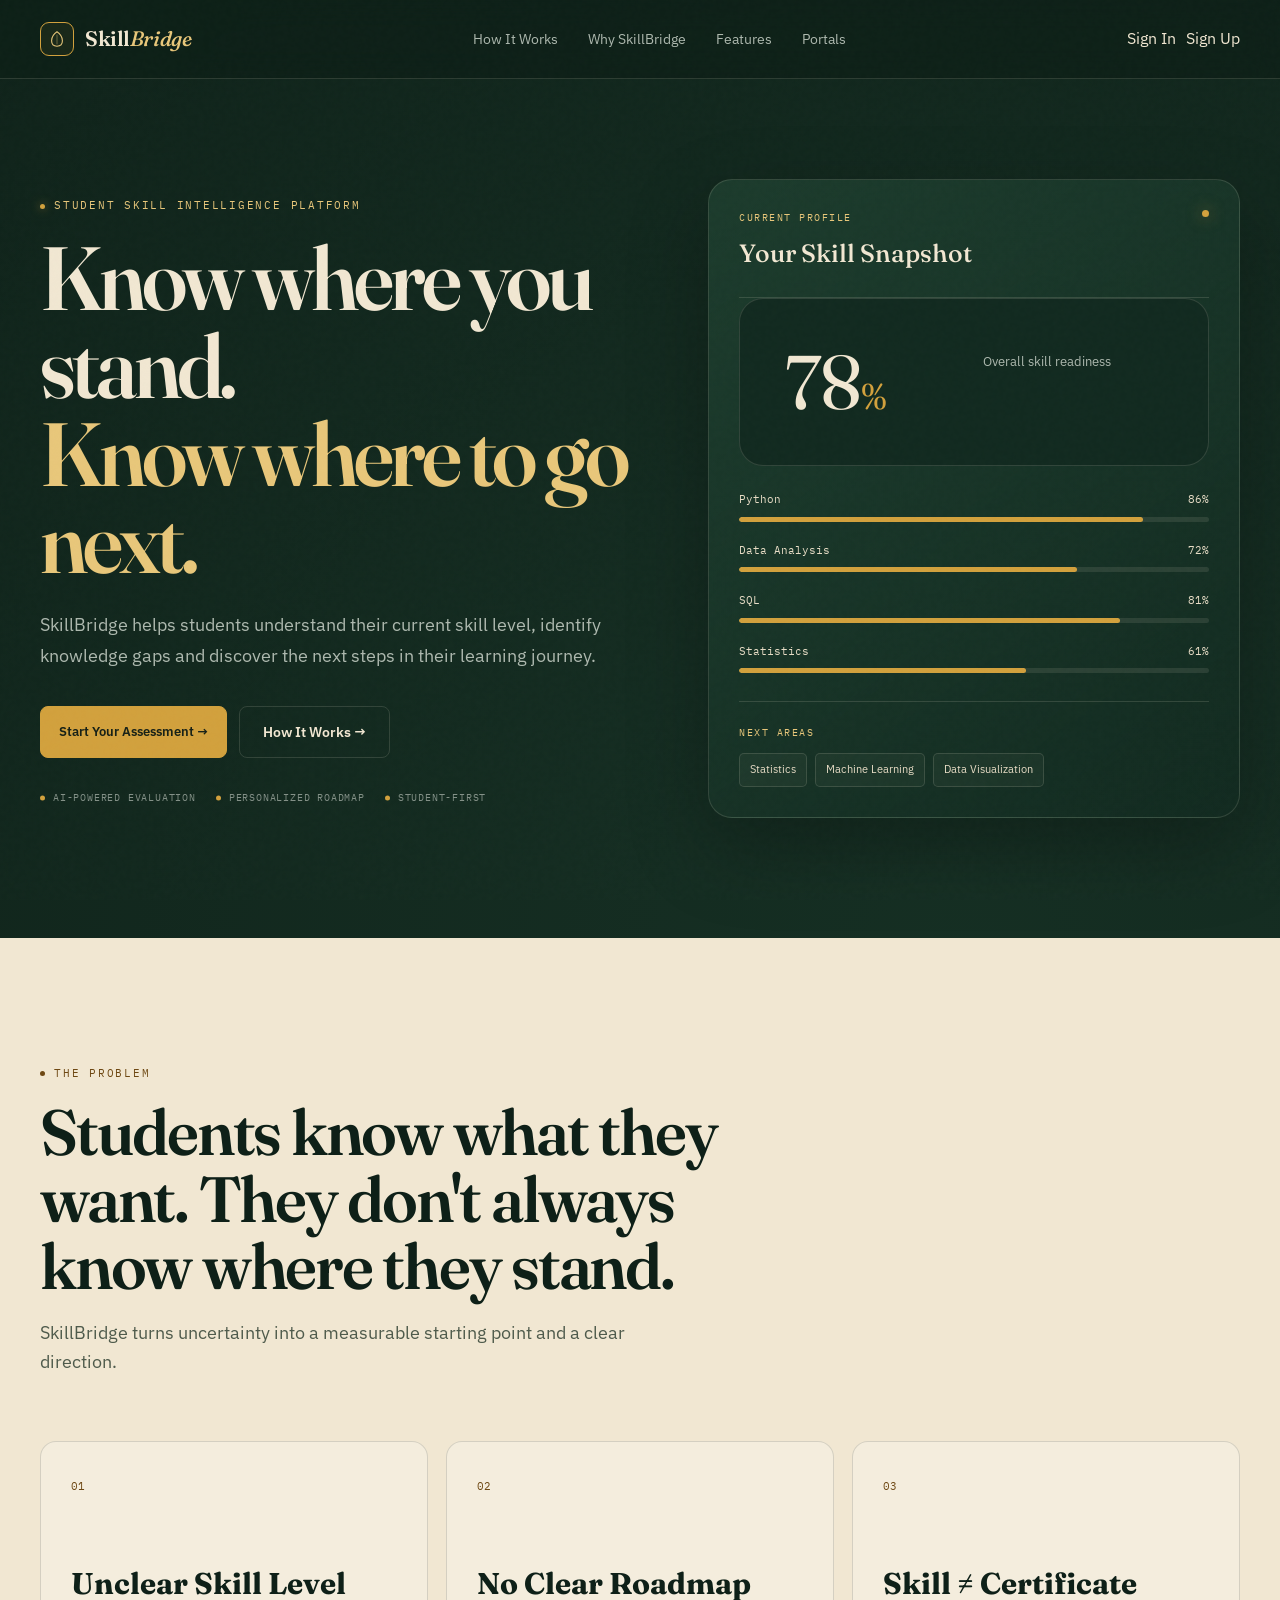
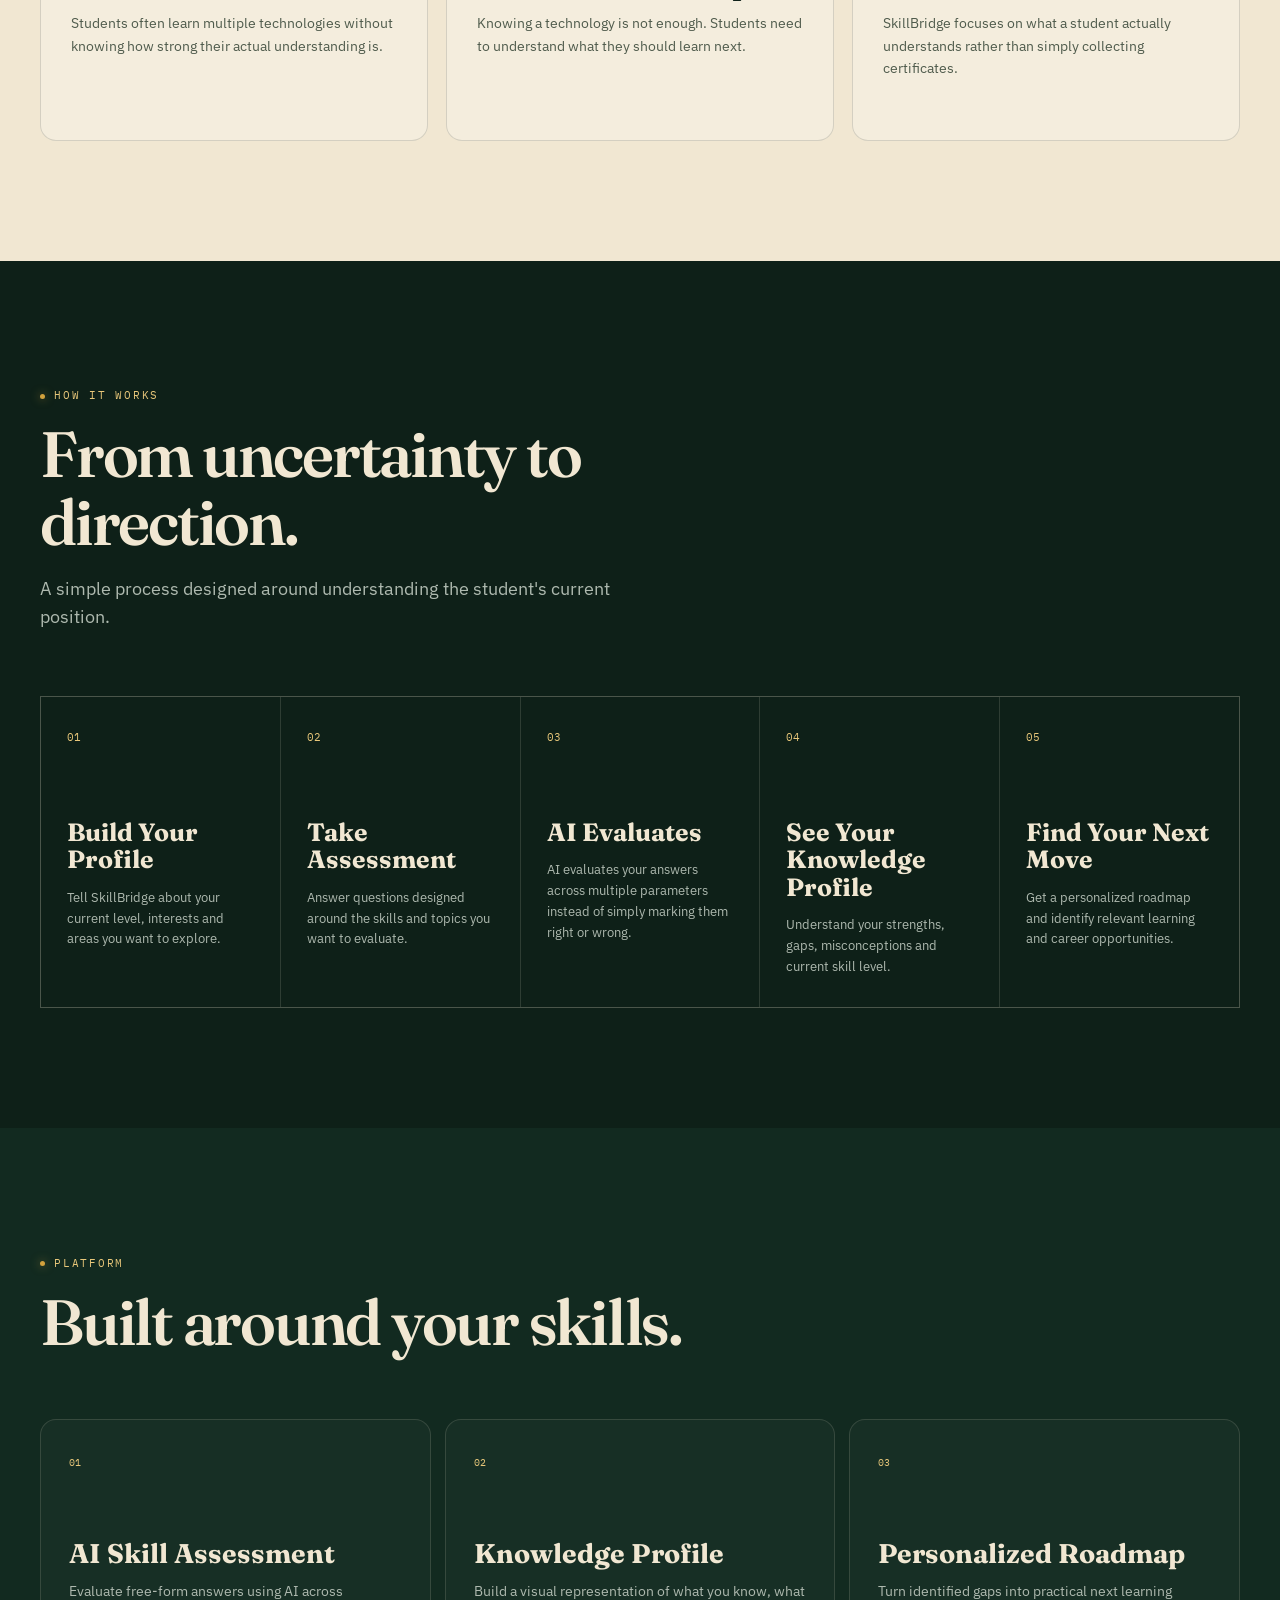
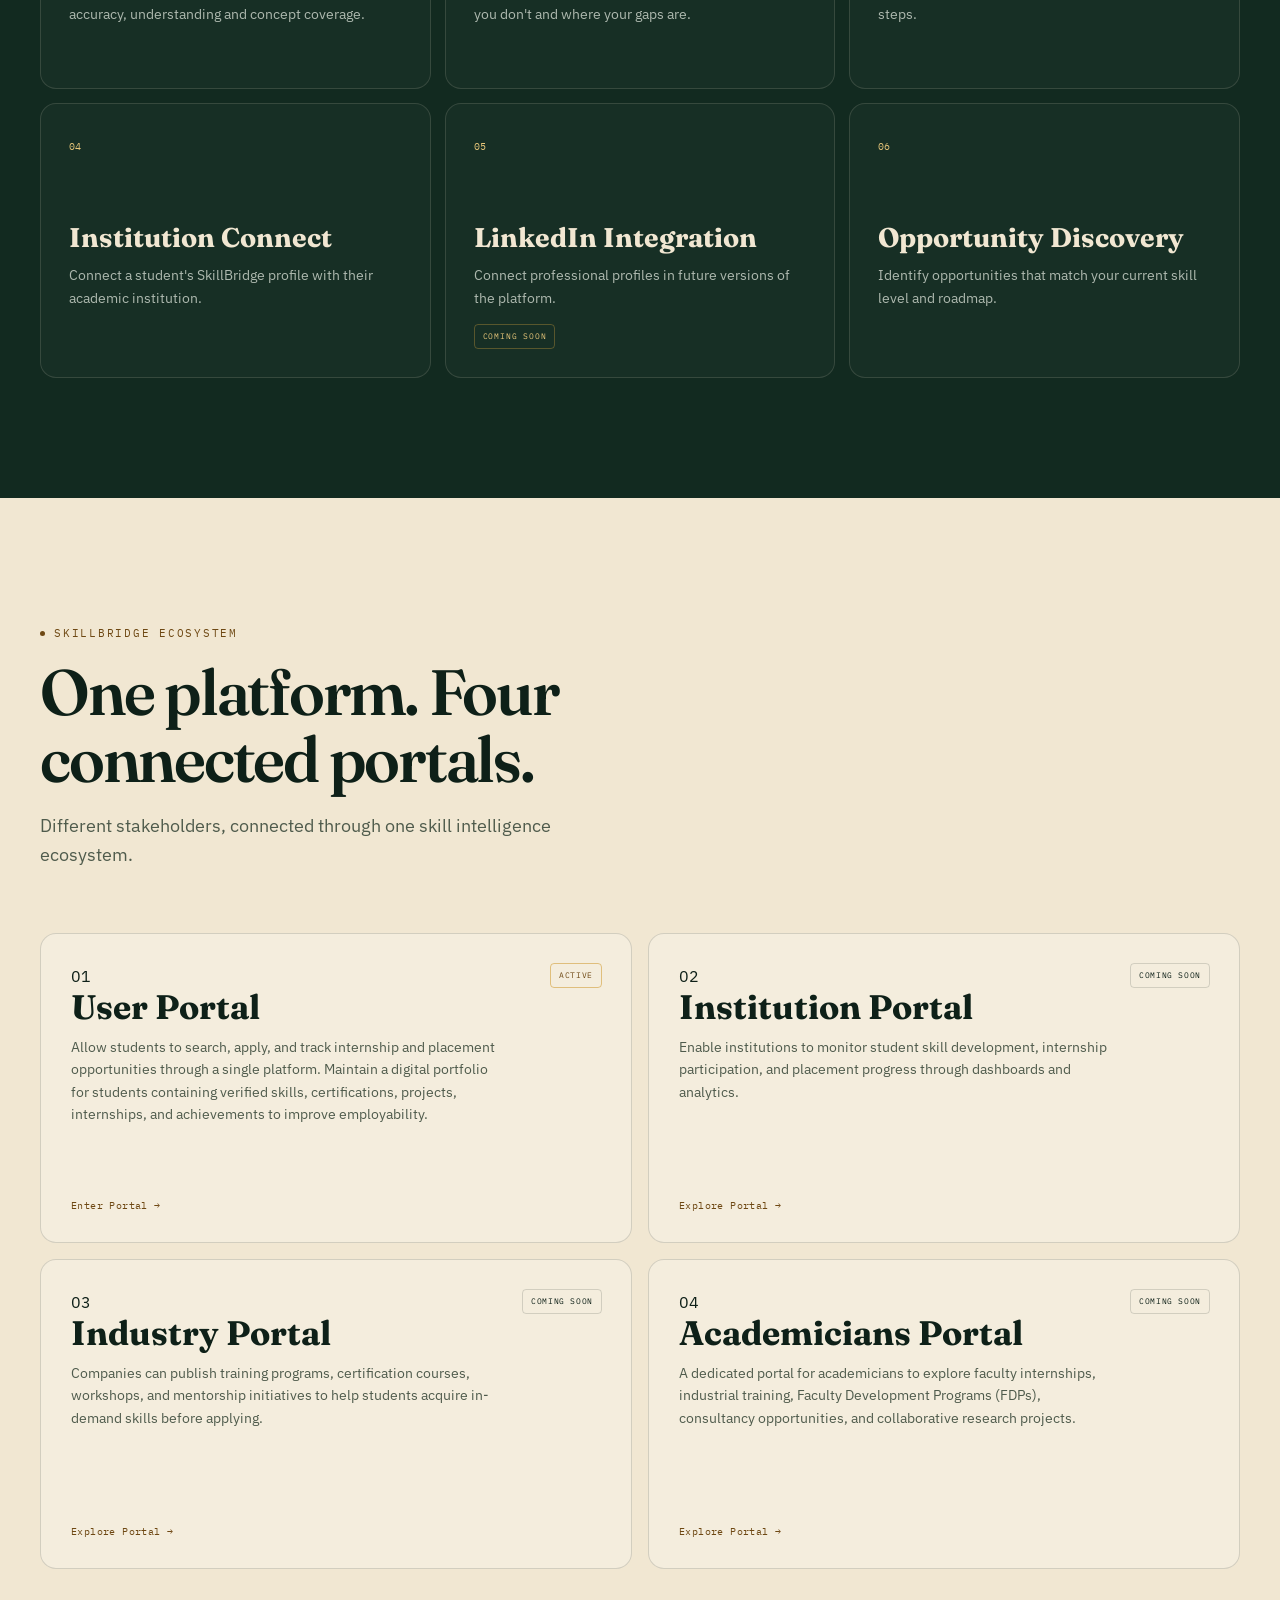
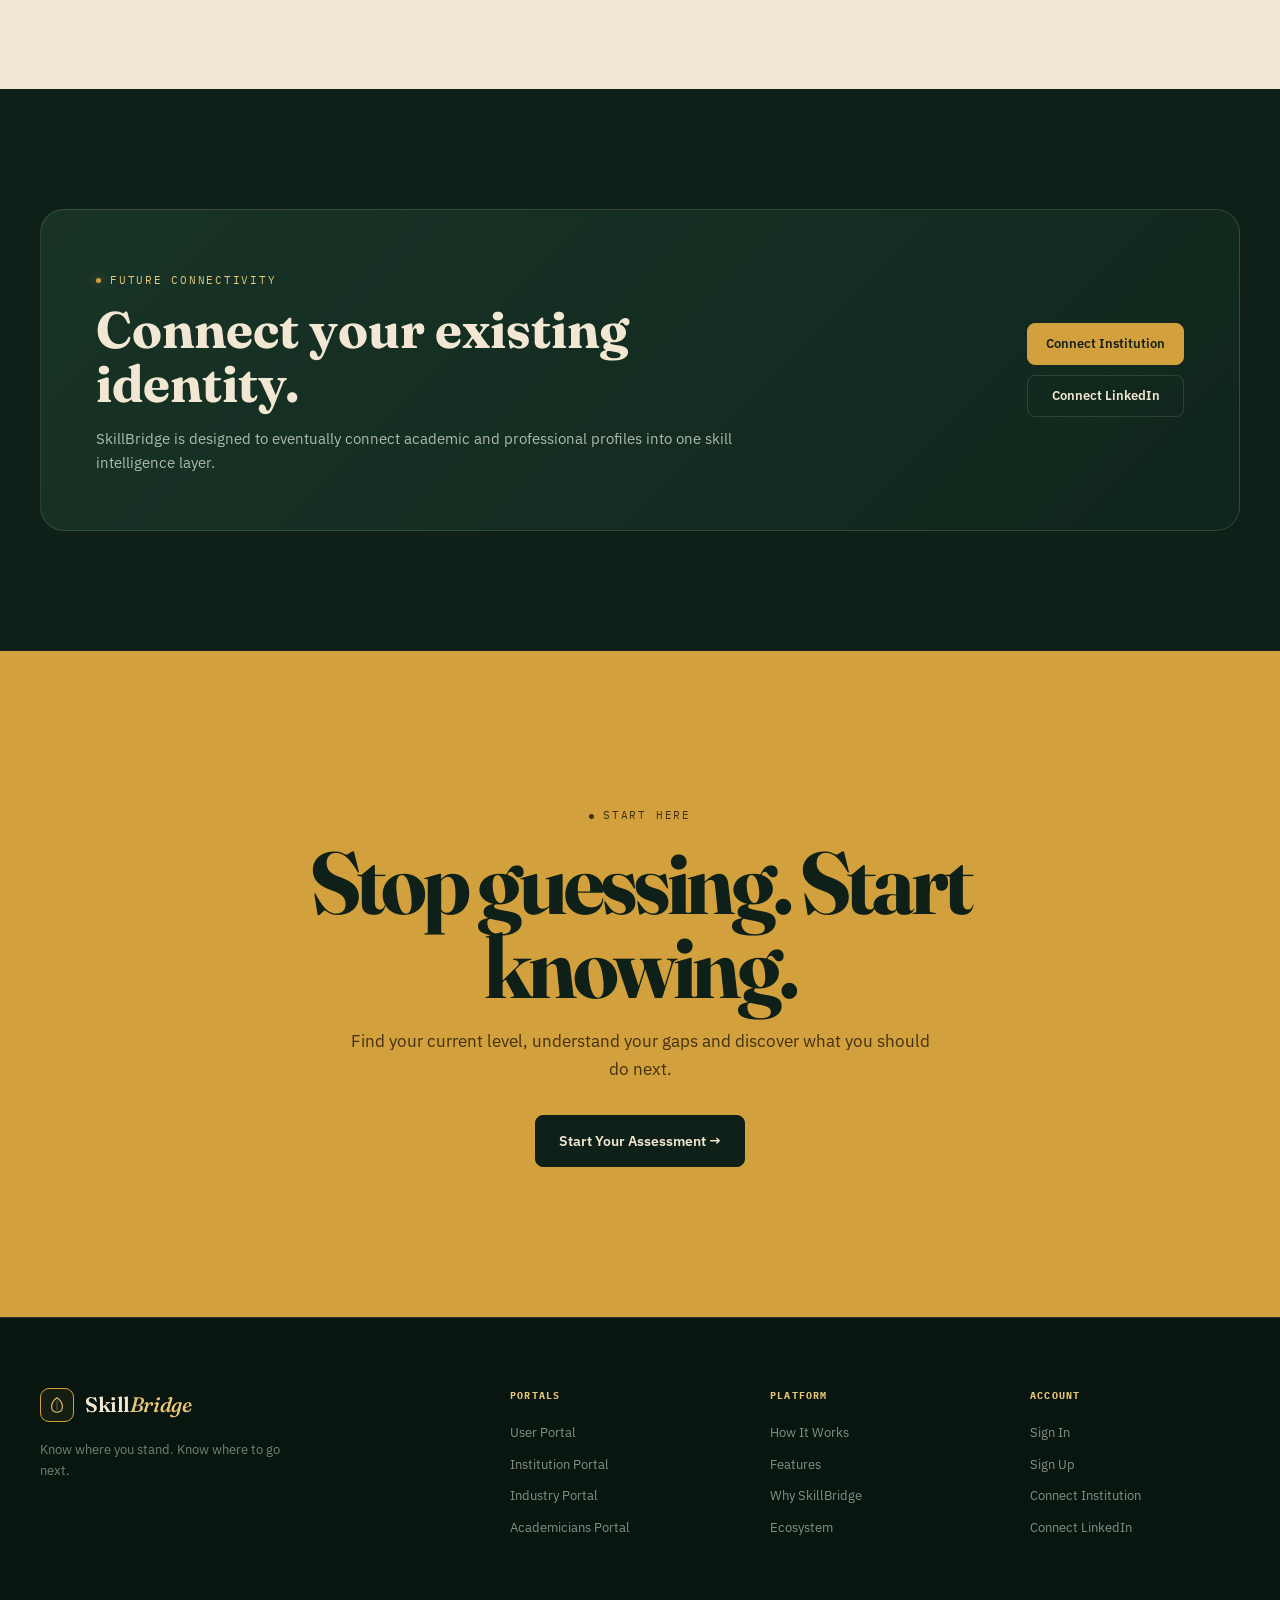
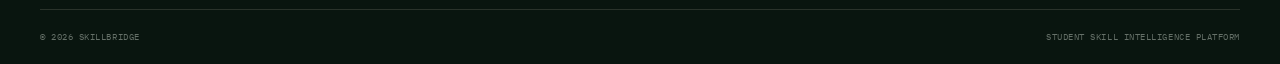
==== index.html @ c2c3c1d0 "first commit" ====
<!DOCTYPE html>
<html lang="en">

<head>
    <meta charset="UTF-8">
    <meta name="viewport" content="width=device-width, initial-scale=1.0">

    <title>SkillBridge — Know Where You Stand</title>

    <!-- Favicon -->
    <link rel="icon" type="image/svg+xml"
        href="data:image/svg+xml,%3Csvg xmlns='http://www.w3.org/2000/svg' viewBox='0 0 40 40'%3E%3Crect width='40' height='40' rx='9' fill='%230E2018'/%3E%3Cpath d='M20 6C20 6 10 13 10 23C10 29.6 14.6 33 20 33C25.4 33 30 29.6 30 23C30 13 20 6 20 6Z' fill='none' stroke='%23D2A13D' stroke-width='2'/%3E%3Cpath d='M20 11V31' stroke='%238FAE84' stroke-width='1.4' stroke-opacity='0.7'/%3E%3C/svg%3E">

    <!-- Google Fonts -->
    <link rel="preconnect" href="https://fonts.googleapis.com">
    <link rel="preconnect" href="https://fonts.gstatic.com" crossorigin>

    <link
        href="https://fonts.googleapis.com/css2?family=Fraunces:opsz,wght@9..144,500;9..144,600;9..144,700&family=IBM+Plex+Mono:wght@400;500&family=IBM+Plex+Sans:wght@400;500;600;700&display=swap"
        rel="stylesheet">

    <!-- Main CSS -->
    <link rel="stylesheet" href="style.css">
</head>


<body>

    <!-- =====================================================
         BACKGROUND
    ====================================================== -->

    <div class="noise"></div>


    <!-- =====================================================
         NAVIGATION
    ====================================================== -->

    <header class="navbar">

        <div class="nav-container">

            <!-- Brand -->
            <a href="index.html" class="brand">

                <span class="brand-mark">
                    <svg viewBox="0 0 40 40" fill="none" xmlns="http://www.w3.org/2000/svg" aria-hidden="true">
                        <path d="M20 4C20 4 8 12 8 24C8 31.7 13.4 36 20 36C26.6 36 32 31.7 32 24C32 12 20 4 20 4Z"
                            stroke="currentColor" stroke-width="2.4" />
                        <path d="M20 10V32" stroke="currentColor" stroke-width="1.6" stroke-opacity="0.55" />
                    </svg>
                </span>

                <span class="brand-name">
                    Skill<em>Bridge</em>
                </span>

            </a>


            <!-- Navigation Links -->
            <nav class="nav-links">

                <a href="#how-it-works">
                    How It Works
                </a>

                <a href="#why-skillbridge">
                    Why SkillBridge
                </a>

                <a href="#features">
                    Features
                </a>

                <a href="#portals">
                    Portals
                </a>

            </nav>


            <!-- Account Buttons -->
            <div class="nav-actions">

                <a href="profile.html" class="nav-link">
                    Sign In
                </a>

                <a href="profile.html" class="nav-link">
                    Sign Up
                </a>

            </div>

        </div>

    </header>



    <main>


        <!-- =====================================================
             HERO SECTION
        ====================================================== -->

        <section class="hero">

            <div class="hero-container">


                <!-- Hero Text -->

                <div class="hero-content">

                    <div class="eyebrow">
                        STUDENT SKILL INTELLIGENCE PLATFORM
                    </div>


                    <h1>
                        Know where you stand.
                        <span>Know where to go next.</span>
                    </h1>


                    <p class="hero-description">

                        SkillBridge helps students understand their current
                        skill level, identify knowledge gaps and discover
                        the next steps in their learning journey.

                    </p>


                    <!-- Hero Buttons -->

                    <div class="hero-actions">

                        <a href="profile.html" class="btn btn-primary">
                            Start Your Assessment →
                        </a>

                        <a href="#how-it-works" class="btn btn-outline btn-large">
                            How It Works →
                        </a>

                    </div>


                    <!-- Hero Meta -->

                    <div class="hero-meta">

                        <span>
                            AI-powered evaluation
                        </span>

                        <span>
                            Personalized roadmap
                        </span>

                        <span>
                            Student-first
                        </span>

                    </div>

                </div>



                <!-- Hero Visual / Mock Dashboard -->

                <div class="hero-visual">

                    <div class="profile-card">

                        <div class="profile-header">

                            <div>

                                <span class="card-label">
                                    CURRENT PROFILE
                                </span>

                                <h3>
                                    Your Skill Snapshot
                                </h3>

                            </div>

                            <span class="status-dot"></span>

                        </div>


                        <!-- Overall Score -->

                        <div class="score-section">

                            <div class="score-number">
                                78<span>%</span>
                            </div>

                            <div class="score-description">
                                Overall skill readiness
                            </div>

                        </div>


                        <!-- Skill Bars -->

                        <div class="skill-list">

                            <div class="skill-row">

                                <div class="skill-info">

                                    <span>
                                        Python
                                    </span>

                                    <span>
                                        86%
                                    </span>

                                </div>

                                <div class="skill-bar">
                                    <div class="skill-progress progress-86"></div>
                                </div>

                            </div>


                            <div class="skill-row">

                                <div class="skill-info">

                                    <span>
                                        Data Analysis
                                    </span>

                                    <span>
                                        72%
                                    </span>

                                </div>

                                <div class="skill-bar">
                                    <div class="skill-progress progress-72"></div>
                                </div>

                            </div>


                            <div class="skill-row">

                                <div class="skill-info">

                                    <span>
                                        SQL
                                    </span>

                                    <span>
                                        81%
                                    </span>

                                </div>

                                <div class="skill-bar">
                                    <div class="skill-progress progress-81"></div>
                                </div>

                            </div>


                            <div class="skill-row">

                                <div class="skill-info">

                                    <span>
                                        Statistics
                                    </span>

                                    <span>
                                        61%
                                    </span>

                                </div>

                                <div class="skill-bar">
                                    <div class="skill-progress progress-61"></div>
                                </div>

                            </div>

                        </div>


                        <!-- Next Areas -->

                        <div class="next-area">

                            <span class="card-label">
                                NEXT AREAS
                            </span>

                            <div class="next-tags">

                                <span>
                                    Statistics
                                </span>

                                <span>
                                    Machine Learning
                                </span>

                                <span>
                                    Data Visualization
                                </span>

                            </div>

                        </div>

                    </div>

                </div>

            </div>

        </section>



        <!-- =====================================================
             WHY SKILLSETU
        ====================================================== -->

        <section class="section why-section" id="why-skillbridge">

            <div class="section-container">


                <div class="section-heading">

                    <div class="eyebrow">
                        THE PROBLEM
                    </div>

                    <h2>
                        Students know what they want.
                        They don't always know where they stand.
                    </h2>

                    <p>
                        SkillBridge turns uncertainty into a measurable
                        starting point and a clear direction.
                    </p>

                </div>



                <!-- Problem Cards -->

                <div class="problem-grid">


                    <article class="problem-card">

                        <span class="card-number">
                            01
                        </span>

                        <h3>
                            Unclear Skill Level
                        </h3>

                        <p>
                            Students often learn multiple technologies
                            without knowing how strong their actual
                            understanding is.
                        </p>

                    </article>



                    <article class="problem-card">

                        <span class="card-number">
                            02
                        </span>

                        <h3>
                            No Clear Roadmap
                        </h3>

                        <p>
                            Knowing a technology is not enough. Students
                            need to understand what they should learn next.
                        </p>

                    </article>



                    <article class="problem-card">

                        <span class="card-number">
                            03
                        </span>

                        <h3>
                            Skill ≠ Certificate
                        </h3>

                        <p>
                            SkillBridge focuses on what a student actually
                            understands rather than simply collecting
                            certificates.
                        </p>

                    </article>


                </div>

            </div>

        </section>



        <!-- =====================================================
             HOW IT WORKS
        ====================================================== -->

        <section class="section process-section" id="how-it-works">

            <div class="section-container">


                <div class="section-heading">

                    <div class="eyebrow">
                        HOW IT WORKS
                    </div>

                    <h2>
                        From uncertainty to direction.
                    </h2>

                    <p>
                        A simple process designed around understanding
                        the student's current position.
                    </p>

                </div>



                <!-- Process Steps -->

                <div class="process-grid">


                    <article class="process-step">

                        <span class="step-number">
                            01
                        </span>

                        <h3>
                            Build Your Profile
                        </h3>

                        <p>
                            Tell SkillBridge about your current level,
                            interests and areas you want to explore.
                        </p>

                    </article>



                    <article class="process-step">

                        <span class="step-number">
                            02
                        </span>

                        <h3>
                            Take Assessment
                        </h3>

                        <p>
                            Answer questions designed around the skills
                            and topics you want to evaluate.
                        </p>

                    </article>



                    <article class="process-step">

                        <span class="step-number">
                            03
                        </span>

                        <h3>
                            AI Evaluates
                        </h3>

                        <p>
                            AI evaluates your answers across multiple
                            parameters instead of simply marking them
                            right or wrong.
                        </p>

                    </article>



                    <article class="process-step">

                        <span class="step-number">
                            04
                        </span>

                        <h3>
                            See Your Knowledge Profile
                        </h3>

                        <p>
                            Understand your strengths, gaps,
                            misconceptions and current skill level.
                        </p>

                    </article>



                    <article class="process-step">

                        <span class="step-number">
                            05
                        </span>

                        <h3>
                            Find Your Next Move
                        </h3>

                        <p>
                            Get a personalized roadmap and identify
                            relevant learning and career opportunities.
                        </p>

                    </article>


                </div>

            </div>

        </section>



        <!-- =====================================================
             FEATURES
        ====================================================== -->

        <section class="section features-section" id="features">

            <div class="section-container">


                <div class="section-heading">

                    <div class="eyebrow">
                        PLATFORM
                    </div>

                    <h2>
                        Built around your skills.
                    </h2>

                </div>



                <div class="features-grid">


                    <!-- Feature 1 -->

                    <article class="feature-card">

                        <span class="feature-number">
                            01
                        </span>

                        <h3>
                            AI Skill Assessment
                        </h3>

                        <p>
                            Evaluate free-form answers using AI across
                            accuracy, understanding and concept coverage.
                        </p>

                    </article>



                    <!-- Feature 2 -->

                    <article class="feature-card">

                        <span class="feature-number">
                            02
                        </span>

                        <h3>
                            Knowledge Profile
                        </h3>

                        <p>
                            Build a visual representation of what you
                            know, what you don't and where your gaps are.
                        </p>

                    </article>



                    <!-- Feature 3 -->

                    <article class="feature-card">

                        <span class="feature-number">
                            03
                        </span>

                        <h3>
                            Personalized Roadmap
                        </h3>

                        <p>
                            Turn identified gaps into practical next
                            learning steps.
                        </p>

                    </article>



                    <!-- Feature 4 -->

                    <article class="feature-card">

                        <span class="feature-number">
                            04
                        </span>

                        <h3>
                            Institution Connect
                        </h3>

                        <p>
                            Connect a student's SkillBridge profile with
                            their academic institution.
                        </p>

                    </article>



                    <!-- Feature 5 -->

                    <article class="feature-card">

                        <span class="feature-number">
                            05
                        </span>

                        <h3>
                            LinkedIn Integration
                        </h3>

                        <p>
                            Connect professional profiles in future
                            versions of the platform.
                        </p>

                        <span class="coming-soon">
                            COMING SOON
                        </span>

                    </article>



                    <!-- Feature 6 -->

                    <article class="feature-card">

                        <span class="feature-number">
                            06
                        </span>

                        <h3>
                            Opportunity Discovery
                        </h3>

                        <p>
                            Identify opportunities that match your
                            current skill level and roadmap.
                        </p>

                    </article>


                </div>

            </div>

        </section>



        <!-- =====================================================
             FOUR PORTALS
        ====================================================== -->

        <section class="section portals-section" id="portals">

            <div class="section-container">


                <div class="section-heading">

                    <div class="eyebrow">
                        SKILLBRIDGE ECOSYSTEM
                    </div>

                    <h2>
                        One platform.
                        Four connected portals.
                    </h2>

                    <p>
                        Different stakeholders, connected through
                        one skill intelligence ecosystem.
                    </p>

                </div>



                <div class="portal-grid">


                    <!-- USER PORTAL -->

                    <a href="index.html" class="portal-card active-portal">

                        <span class="portal-number">
                            01
                        </span>

                        <span class="portal-status">
                            ACTIVE
                        </span>

                        <h3>
                            User Portal
                        </h3>

                        <p>
                            Allow students to search, apply, and track internship and placement opportunities through a
                            single platform.
                            Maintain a digital portfolio for students containing verified skills, certifications,
                            projects, internships, and achievements to improve employability.
                        </p>

                        <span class="portal-link">
                            Enter Portal →
                        </span>

                    </a>



                    <!-- INSTITUTIONS PORTAL -->

                    <a href="#" class="portal-card">

                        <span class="portal-number">
                            02
                        </span>

                        <span class="portal-status">
                            COMING SOON
                        </span>

                        <h3>
                            Institution Portal
                        </h3>

                        <p>
                            Enable institutions to monitor student skill development, internship participation, and
                            placement progress through dashboards and analytics.
                        </p>

                        <span class="portal-link">
                            Explore Portal →
                        </span>

                    </a>



                    <!-- INDUSTRY PORTAL -->

                    <a href="#" class="portal-card">

                        <span class="portal-number">
                            03
                        </span>

                        <span class="portal-status">
                            COMING SOON
                        </span>

                        <h3>
                            Industry Portal
                        </h3>

                        <p>
                            Companies can publish training programs, certification courses, workshops, and mentorship
                            initiatives to help students acquire in-demand skills before applying.
                        </p>

                        <span class="portal-link">
                            Explore Portal →
                        </span>

                    </a>



                    <!-- ACADEMICIANS PORTAL -->

                    <a href="#" class="portal-card">

                        <span class="portal-number">
                            04
                        </span>

                        <span class="portal-status">
                            COMING SOON
                        </span>

                        <h3>
                            Academicians Portal
                        </h3>

                        <p>
                            A dedicated portal for academicians to explore faculty internships, industrial training,
                            Faculty Development Programs (FDPs), consultancy opportunities, and collaborative research
                            projects.
                        </p>

                        <span class="portal-link">
                            Explore Portal →
                        </span>

                    </a>


                </div>

            </div>

        </section>



        <!-- =====================================================
             INTEGRATIONS
        ====================================================== -->

        <section class="section integrations-section">

            <div class="section-container">

                <div class="integration-card">


                    <div class="integration-content">

                        <div class="eyebrow">
                            FUTURE CONNECTIVITY
                        </div>

                        <h2>
                            Connect your existing identity.
                        </h2>

                        <p>
                            SkillBridge is designed to eventually connect
                            academic and professional profiles into one
                            skill intelligence layer.
                        </p>

                    </div>



                    <div class="integration-actions">

                        <a href="#" class="btn btn-primary">
                            Connect Institution
                        </a>

                        <a href="#" class="btn btn-outline">
                            Connect LinkedIn
                        </a>

                    </div>


                </div>

            </div>

        </section>



        <!-- =====================================================
             FINAL CTA
        ====================================================== -->

        <section class="section final-cta">

            <div class="section-container">

                <div class="cta-content">

                    <div class="eyebrow">
                        START HERE
                    </div>

                    <h2>
                        Stop guessing.
                        Start knowing.
                    </h2>

                    <p>
                        Find your current level, understand your gaps
                        and discover what you should do next.
                    </p>

                    <a href="#" class="btn btn-primary btn-large">
                        Start Your Assessment →
                    </a>

                </div>

            </div>

        </section>


    </main>



    <!-- =====================================================
         FOOTER
    ====================================================== -->

    <footer class="site-footer">

        <div class="footer-container">


            <div class="footer-top">


                <!-- Footer Brand -->

                <div class="footer-brand">

                    <a href="index.html" class="brand">

                        <span class="brand-mark">
                            <svg viewBox="0 0 40 40" fill="none" xmlns="http://www.w3.org/2000/svg" aria-hidden="true">
                                <path
                                    d="M20 4C20 4 8 12 8 24C8 31.7 13.4 36 20 36C26.6 36 32 31.7 32 24C32 12 20 4 20 4Z"
                                    stroke="currentColor" stroke-width="2.4" />
                                <path d="M20 10V32" stroke="currentColor" stroke-width="1.6" stroke-opacity="0.55" />
                            </svg>
                        </span>

                        <span class="brand-name">
                            Skill<em>Bridge</em>
                        </span>

                    </a>

                    <p>
                        Know where you stand.
                        Know where to go next.
                    </p>

                </div>



                <!-- Portal Links -->

                <div class="footer-column">

                    <h4>
                        Portals
                    </h4>

                    <a href="index.html">
                        User Portal
                    </a>

                    <a href="#">
                        Institution Portal
                    </a>

                    <a href="#">
                        Industry Portal
                    </a>

                    <a href="#">
                        Academicians Portal
                    </a>

                </div>



                <!-- Platform Links -->

                <div class="footer-column">

                    <h4>
                        Platform
                    </h4>

                    <a href="#how-it-works">
                        How It Works
                    </a>

                    <a href="#features">
                        Features
                    </a>

                    <a href="#why-skillbridge">
                        Why SkillBridge
                    </a>

                    <a href="#portals">
                        Ecosystem
                    </a>

                </div>



                <!-- Account Links -->

                <div class="footer-column">

                    <h4>
                        Account
                    </h4>

                    <a href="#">
                        Sign In
                    </a>

                    <a href="#">
                        Sign Up
                    </a>

                    <a href="#">
                        Connect Institution
                    </a>

                    <a href="#">
                        Connect LinkedIn
                    </a>

                </div>


            </div>



            <!-- Footer Bottom -->

            <div class="footer-bottom">

                <span>
                    © 2026 SkillBridge
                </span>

                <span>
                    Student Skill Intelligence Platform
                </span>

            </div>


        </div>

    </footer>



    <!-- =====================================================
         JAVASCRIPT
    ====================================================== -->

    <script src="script.js"></script>

</body>

</html>
---- style.css ----
/* =========================================================
   SKILLBRIDGE
   Main stylesheet
   Theme: Deep Green / Parchment / Muted Gold
========================================================= */


/* =========================================================
   1. RESET
========================================================= */

* {
    margin: 0;
    padding: 0;
    box-sizing: border-box;
}

html {
    scroll-behavior: smooth;
}

body {
    font-family: "IBM Plex Sans", sans-serif;
    background: #0E2018;
    color: #F1E7D2;
    line-height: 1.6;
    overflow-x: hidden;
}

a {
    color: inherit;
    text-decoration: none;
}

button,
a {
    font-family: inherit;
}

img {
    max-width: 100%;
    display: block;
}


/* =========================================================
   2. VARIABLES
========================================================= */

:root {
    --green-dark: #0E2018;
    --green-deep: #122A20;
    --green: #173B2C;
    --green-mid: #2C5943;

    --cream: #F1E7D2;
    --cream-soft: #E8DDC6;

    --gold: #D2A13D;
    --gold-light: #E8C77A;

    --text-muted: #AEB9AF;
    --border: rgba(241, 231, 210, 0.14);
    --border-gold: rgba(210, 161, 61, 0.35);

    --radius-small: 8px;
    --radius-medium: 16px;
    --radius-large: 24px;
    --radius: 24px;

    /* Accent text tone for gold/bronze labels set against the
       light cream sections — kept distinct from --gold, which is
       tuned for dark backgrounds and fails contrast on cream. */
    --bronze: #6E4813;
    --bronze-on-gold: #42300F;
    --muted-on-cream: #4F5B4C;

    --max-width: 1200px;
}


/* =========================================================
   3. BACKGROUND
========================================================= */

body {
    position: relative;
    background:
        radial-gradient(
            circle at 75% 15%,
            rgba(44, 89, 67, 0.28),
            transparent 30%
        ),
        radial-gradient(
            circle at 10% 70%,
            rgba(210, 161, 61, 0.06),
            transparent 25%
        ),
        var(--green-dark);
}

.noise {
    position: fixed;
    inset: 0;
    pointer-events: none;
    z-index: 9999;
    opacity: 0.035;
    background-image: url("data:image/svg+xml,%3Csvg viewBox='0 0 180 180' xmlns='http://www.w3.org/2000/svg'%3E%3Cfilter id='n'%3E%3CfeTurbulence type='fractalNoise' baseFrequency='.9' numOctaves='4' stitchTiles='stitch'/%3E%3C/filter%3E%3Crect width='100%25' height='100%25' filter='url(%23n)' opacity='.5'/%3E%3C/svg%3E");
}


/* =========================================================
   4. COMMON CONTAINERS
========================================================= */

.nav-container,
.hero-container,
.section-container,
.footer-container {
    width: min(100% - 48px, var(--max-width));
    margin: 0 auto;
}

.section {
    padding: 120px 0;
}

.section-heading {
    max-width: 720px;
    margin-bottom: 64px;
}

.section-heading h2 {
    font-family: "Fraunces", serif;
    font-size: clamp(42px, 5vw, 68px);
    line-height: 1.05;
    font-weight: 600;
    letter-spacing: -0.035em;
    margin: 14px 0 20px;
}

.section-heading p {
    max-width: 600px;
    color: var(--text-muted);
    font-size: 18px;
}


/* =========================================================
   5. EYEBROW / LABELS
========================================================= */

.eyebrow {
    display: inline-flex;
    align-items: center;
    gap: 9px;

    font-family: "IBM Plex Mono", monospace;
    font-size: 11px;
    letter-spacing: 0.16em;
    color: var(--gold-light);
    text-transform: uppercase;
}

.eyebrow::before {
    content: "";
    width: 5px;
    height: 5px;
    flex-shrink: 0;
    border-radius: 50%;
    background: var(--gold);
    box-shadow: 0 0 10px rgba(210, 161, 61, 0.65);
}


/* =========================================================
   6. NAVBAR
========================================================= */

.navbar {
    position: relative;
    z-index: 100;
    border-bottom: 1px solid var(--border);
    background: rgba(14, 32, 24, 0.82);
    backdrop-filter: blur(14px);
}

.nav-container {
    min-height: 78px;
    display: flex;
    align-items: center;
    justify-content: space-between;
    gap: 30px;
}

.brand {
    display: flex;
    align-items: center;
    gap: 11px;
    flex-shrink: 0;
}

.brand-mark {
    width: 34px;
    height: 34px;
    display: grid;
    place-items: center;
    flex-shrink: 0;

    border: 1px solid var(--gold);
    border-radius: 9px;
    background: rgba(210, 161, 61, 0.06);

    color: var(--gold-light);
    transition: background 0.2s ease, transform 0.2s ease;
}

.brand-mark svg {
    width: 18px;
    height: 18px;
}

.brand:hover .brand-mark {
    background: rgba(210, 161, 61, 0.14);
    transform: translateY(-1px);
}

.brand-name {
    font-family: "Fraunces", serif;
    font-size: 21px;
    font-weight: 600;
    letter-spacing: -0.02em;
}

.brand-name em {
    font-style: italic;
    font-weight: 500;
    color: var(--gold-light);
}

.nav-links {
    display: flex;
    align-items: center;
    gap: 30px;
}

.nav-links a {
    position: relative;
    color: var(--text-muted);
    font-size: 14px;
    transition: color 0.2s ease;
}

.nav-links a::after {
    content: "";
    position: absolute;
    left: 0;
    bottom: -6px;
    width: 0;
    height: 1px;
    background: var(--gold-light);
    transition: width 0.25s ease;
}

.nav-links a:hover {
    color: var(--cream);
}

.nav-links a:hover::after {
    width: 100%;
}

.nav-actions {
    display: flex;
    align-items: center;
    gap: 10px;
}


/* =========================================================
   7. BUTTONS
========================================================= */

.btn {
    display: inline-flex;
    align-items: center;
    justify-content: center;

    min-height: 42px;
    padding: 0 18px;

    border-radius: 8px;

    font-size: 13px;
    font-weight: 600;

    transition:
        transform 0.2s ease,
        background 0.2s ease,
        border-color 0.2s ease,
        color 0.2s ease;
}

.btn:hover {
    transform: translateY(-2px);
}

.btn-primary {
    background: var(--gold);
    color: #172117;
    border: 1px solid var(--gold);
}

.btn-primary:hover {
    background: var(--gold-light);
    border-color: var(--gold-light);
    box-shadow: 0 14px 28px -10px rgba(210, 161, 61, 0.5);
}

.btn-ghost {
    border: 1px solid transparent;
    color: var(--cream-soft);
}

.btn-ghost:hover {
    border-color: var(--border);
    background: rgba(241, 231, 210, 0.05);
}

.btn-outline {
    border: 1px solid var(--border);
    color: var(--cream);
}

.btn-outline:hover {
    border-color: var(--gold);
    color: var(--gold-light);
}

.btn-large {
    min-height: 52px;
    padding: 0 23px;
    font-size: 14px;
}


/* =========================================================
   8. HERO
========================================================= */

.hero {
    min-height: calc(100vh - 78px);
    display: flex;
    align-items: center;
    padding: 100px 0 120px;
}

.hero-container {
    display: grid;
    grid-template-columns: 1.05fr 0.95fr;
    align-items: center;
    gap: 80px;
}

.hero-content {
    max-width: 650px;
}

.hero-content h1 {
    margin: 18px 0 25px;

    font-family: "Fraunces", serif;
    font-size: clamp(56px, 7vw, 92px);
    line-height: 0.98;
    font-weight: 600;
    letter-spacing: -0.045em;
}

.hero-content h1 span {
    display: block;
    color: var(--gold-light);
}

.hero-description {
    max-width: 590px;
    color: var(--text-muted);
    font-size: 18px;
    line-height: 1.7;
}

.hero-actions {
    display: flex;
    gap: 12px;
    margin-top: 35px;
    flex-wrap: wrap;
}

.hero-meta {
    display: flex;
    flex-wrap: wrap;
    gap: 20px;
    margin-top: 32px;

    font-family: "IBM Plex Mono", monospace;
    font-size: 10px;
    letter-spacing: 0.08em;
    text-transform: uppercase;
    color: #849188;
}

.hero-meta span {
    position: relative;
    padding-left: 13px;
}

.hero-meta span::before {
    content: "";
    position: absolute;
    left: 0;
    top: 50%;
    width: 5px;
    height: 5px;
    border-radius: 50%;
    background: var(--gold);
    transform: translateY(-50%);
}


/* =========================================================
   9. HERO PROFILE CARD
========================================================= */

.hero-visual {
    position: relative;
}

.profile-card {
    position: relative;

    padding: 30px;

    border: 1px solid var(--border);
    border-radius: var(--radius-large);

    background:
        linear-gradient(
            145deg,
            rgba(44, 89, 67, 0.4),
            rgba(18, 42, 32, 0.8)
        );

    box-shadow:
        0 30px 80px rgba(0, 0, 0, 0.25);

    animation: floatCard 6s ease-in-out infinite;
}

@keyframes floatCard {

    0%,
    100% {
        transform: translateY(0);
    }

    50% {
        transform: translateY(-8px);
    }
}

.profile-header {
    display: flex;
    align-items: flex-start;
    justify-content: space-between;
    padding-bottom: 24px;
    border-bottom: 1px solid var(--border);
}

.card-label {
    display: block;

    font-family: "IBM Plex Mono", monospace;
    font-size: 9px;
    letter-spacing: 0.14em;
    text-transform: uppercase;

    color: #829087;
}

.profile-header h3 {
    margin-top: 7px;

    font-family: "Fraunces", serif;
    font-size: 25px;
    font-weight: 500;
}

.status-dot {
    width: 9px;
    height: 9px;
    border-radius: 50%;
    background: var(--gold);
    box-shadow: 0 0 16px rgba(210, 161, 61, 0.6);
}


/* Score */

.score-section {
    padding: 30px 0 25px;
}

.score-number {
    font-family: "Fraunces", serif;
    font-size: 76px;
    line-height: 1;
    color: var(--cream);
}

.score-number span {
    color: var(--gold);
    font-size: 36px;
}

.score-description {
    margin-top: 8px;
    color: var(--text-muted);
    font-size: 13px;
}


/* Skill bars */

.skill-list {
    display: flex;
    flex-direction: column;
    gap: 20px;
}

.skill-row {
    display: flex;
    flex-direction: column;
    gap: 8px;
}

.skill-info {
    display: flex;
    justify-content: space-between;

    font-family: "IBM Plex Mono", monospace;
    font-size: 11px;
    color: var(--cream-soft);
}

.skill-bar {
    width: 100%;
    height: 5px;
    overflow: hidden;

    background: rgba(241, 231, 210, 0.1);
    border-radius: 10px;
}

.skill-progress {
    height: 100%;
    background: var(--gold);
    border-radius: inherit;
}

.progress-86 {
    width: 86%;
}

.progress-72 {
    width: 72%;
}

.progress-81 {
    width: 81%;
}

.progress-61 {
    width: 61%;
}


/* Next areas */

.next-area {
    margin-top: 28px;
    padding-top: 23px;
    border-top: 1px solid var(--border);
}

.next-tags {
    display: flex;
    flex-wrap: wrap;
    gap: 8px;
    margin-top: 12px;
}

.next-tags span {
    padding: 7px 10px;

    border: 1px solid var(--border);
    border-radius: 5px;

    font-size: 11px;
    color: var(--cream-soft);
    background: rgba(241, 231, 210, 0.035);
}


/* =========================================================
   10. WHY SECTION
========================================================= */

.why-section {
    background: #F1E7D2;
    color: var(--green-dark);
}

.why-section .section-heading p {
    color: var(--muted-on-cream);
}

.why-section .eyebrow {
    color: var(--bronze);
}

.why-section .eyebrow::before {
    background: var(--bronze);
    box-shadow: none;
}

.problem-grid {
    display: grid;
    grid-template-columns: repeat(3, 1fr);
    gap: 18px;
}

.problem-card {
    min-height: 300px;
    padding: 30px;

    border: 1px solid rgba(14, 32, 24, 0.14);
    border-radius: var(--radius-medium);

    background: rgba(255, 255, 255, 0.25);

    transition:
        transform 0.25s ease,
        background 0.25s ease;
}

.problem-card:hover {
    transform: translateY(-5px);
    background: rgba(255, 255, 255, 0.5);
    box-shadow: 0 20px 40px -18px rgba(14, 32, 24, 0.25);
}

.card-number {
    font-family: "IBM Plex Mono", monospace;
    font-size: 11px;
    color: var(--bronze);
}

.problem-card h3 {
    margin: 70px 0 12px;

    font-family: "Fraunces", serif;
    font-size: 30px;
    line-height: 1.1;
}

.problem-card p {
    color: var(--muted-on-cream);
    font-size: 14px;
}


/* =========================================================
   11. HOW IT WORKS
========================================================= */

.process-section {
    background: var(--green-dark);
}

.process-grid {
    display: grid;
    grid-template-columns: repeat(5, 1fr);
    gap: 1px;

    border: 1px solid var(--border);
    background: var(--border);
}

.process-step {
    min-height: 310px;
    padding: 26px;
    background: var(--green-dark);

    transition: background 0.25s ease;
}

.process-step:hover {
    background: var(--green);
}

.step-number {
    font-family: "IBM Plex Mono", monospace;
    font-size: 11px;
    color: var(--gold-light);
}

.process-step h3 {
    margin: 70px 0 14px;

    font-family: "Fraunces", serif;
    font-size: 25px;
    line-height: 1.1;
}

.process-step p {
    color: var(--text-muted);
    font-size: 13px;
}


/* =========================================================
   12. FEATURES
========================================================= */

.features-section {
    background: var(--green-deep);
}

.features-grid {
    display: grid;
    grid-template-columns: repeat(3, 1fr);
    gap: 14px;
}

.feature-card {
    min-height: 270px;
    padding: 28px;

    border: 1px solid var(--border);
    border-radius: var(--radius-medium);

    background: rgba(255, 255, 255, 0.025);

    transition:
        transform 0.25s ease,
        border-color 0.25s ease,
        background 0.25s ease;
}

.feature-card:hover {
    transform: translateY(-5px);
    border-color: var(--border-gold);
    background: rgba(210, 161, 61, 0.045);
    box-shadow: 0 20px 40px -18px rgba(0, 0, 0, 0.4);
}

.feature-number {
    font-family: "IBM Plex Mono", monospace;
    font-size: 10px;
    color: var(--gold-light);
}

.feature-card h3 {
    margin: 65px 0 12px;

    font-family: "Fraunces", serif;
    font-size: 27px;
    line-height: 1.1;
}

.feature-card p {
    color: var(--text-muted);
    font-size: 14px;
}

.coming-soon {
    display: inline-block;
    margin-top: 15px;

    padding: 5px 8px;

    border: 1px solid var(--border-gold);
    border-radius: 4px;

    font-family: "IBM Plex Mono", monospace;
    font-size: 8px;
    letter-spacing: 0.1em;

    color: var(--gold-light);
}


/* =========================================================
   13. PORTALS
========================================================= */

.portals-section {
    background: #F1E7D2;
    color: var(--green-dark);
}

.portals-section .section-heading p {
    color: var(--muted-on-cream);
}

.portals-section .eyebrow {
    color: var(--bronze);
}

.portals-section .eyebrow::before {
    background: var(--bronze);
    box-shadow: none;
}

.portal-grid {
    display: grid;
    grid-template-columns: repeat(2, 1fr);
    gap: 16px;
}

.portal-card {
    position: relative;

    min-height: 310px;
    padding: 30px;

    border: 1px solid rgba(14, 32, 24, 0.15);
    border-radius: var(--radius-medium);

    background: rgba(255, 255, 255, 0.25);

    transition:
        transform 0.25s ease,
        border-color 0.25s ease,
        background 0.25s ease;
}

.portal-card:hover {
    transform: translateY(-5px);
    border-color: rgba(210, 161, 61, 0.7);
    background: rgba(255, 255, 255, 0.55);
    box-shadow: 0 20px 40px -18px rgba(14, 32, 24, 0.25);
}

.portal-icon {
    width: 44px;
    height: 44px;
    display: grid;
    place-items: center;
    flex-shrink: 0;
    margin-bottom: 34px;

    border: 1px solid rgba(14, 32, 24, 0.16);
    border-radius: 11px;
    background: rgba(14, 32, 24, 0.04);

    color: var(--bronze);
    transition: background 0.2s ease, border-color 0.2s ease;
}

.portal-icon svg {
    width: 22px;
    height: 22px;
}

.active-portal .portal-icon {
    border-color: rgba(210, 161, 61, 0.6);
    background: rgba(210, 161, 61, 0.1);
}

.portal-card:hover .portal-icon {
    border-color: rgba(210, 161, 61, 0.6);
}

.portal-status {
    position: absolute;
    top: 29px;
    right: 29px;

    padding: 5px 8px;

    border: 1px solid rgba(14, 32, 24, 0.15);
    border-radius: 4px;

    font-family: "IBM Plex Mono", monospace;
    font-size: 8px;
    letter-spacing: 0.08em;
}

.active-portal .portal-status {
    color: var(--bronze);
    border-color: rgba(210, 161, 61, 0.6);
}

.portal-card h3 {
    margin: 0 0 12px;

    font-family: "Fraunces", serif;
    font-size: 34px;
    line-height: 1;
}

.portal-card p {
    max-width: 430px;
    color: var(--muted-on-cream);
    font-size: 14px;
}

.portal-link {
    position: absolute;
    bottom: 28px;
    left: 30px;

    font-family: "IBM Plex Mono", monospace;
    font-size: 10px;
    letter-spacing: 0.04em;

    color: var(--bronze);
}

.portal-card[data-portal] {
    cursor: pointer;
}


/* =========================================================
   14. INTEGRATIONS
========================================================= */

.integrations-section {
    background: var(--green-dark);
}

.integration-card {
    display: flex;
    align-items: center;
    justify-content: space-between;
    gap: 50px;

    padding: 55px;

    border: 1px solid var(--border);
    border-radius: var(--radius-large);

    background:
        linear-gradient(
            135deg,
            rgba(44, 89, 67, 0.35),
            rgba(18, 42, 32, 0.6)
        );
}

.integration-content {
    max-width: 650px;
}

.integration-content h2 {
    margin: 12px 0 16px;

    font-family: "Fraunces", serif;
    font-size: clamp(38px, 4vw, 55px);
    line-height: 1.05;
}

.integration-content p {
    color: var(--text-muted);
    font-size: 15px;
}

.integration-actions {
    display: flex;
    flex-direction: column;
    gap: 10px;
    flex-shrink: 0;
}


/* =========================================================
   15. FINAL CTA
========================================================= */

.final-cta {
    padding: 150px 0;
    text-align: center;
    background: var(--gold);
    color: var(--green-dark);
}

.cta-content {
    max-width: 780px;
    margin: 0 auto;
}

.cta-content .eyebrow {
    color: var(--bronze-on-gold);
}

.cta-content .eyebrow::before {
    background: var(--bronze-on-gold);
    box-shadow: none;
}

.cta-content h2 {
    margin: 15px 0 20px;

    font-family: "Fraunces", serif;
    font-size: clamp(55px, 7vw, 88px);
    line-height: 0.95;
    letter-spacing: -0.045em;
}

.cta-content p {
    max-width: 600px;
    margin: 0 auto 32px;

    color: var(--bronze-on-gold);
    font-size: 17px;
}

.final-cta .btn-primary {
    background: var(--green-dark);
    border-color: var(--green-dark);
    color: var(--cream);
}

.final-cta .btn-primary:hover {
    background: var(--green);
}


/* =========================================================
   16. FOOTER
========================================================= */

.site-footer {
    background: #09150F;
    border-top: 1px solid var(--border);
}

.footer-top {
    display: grid;
    grid-template-columns: 2fr 1fr 1fr 1fr;
    gap: 50px;

    padding: 70px 0;
}

.footer-brand p {
    max-width: 250px;
    margin-top: 18px;

    color: #758178;
    font-size: 13px;
}

.footer-column {
    display: flex;
    flex-direction: column;
    gap: 11px;
}

.footer-column h4 {
    margin-bottom: 8px;

    font-family: "IBM Plex Mono", monospace;
    font-size: 10px;
    letter-spacing: 0.12em;
    text-transform: uppercase;

    color: var(--gold-light);
}

.footer-column a {
    color: #859088;
    font-size: 13px;

    transition: color 0.2s ease;
}

.footer-column a:hover {
    color: var(--cream);
}

.footer-bottom {
    display: flex;
    justify-content: space-between;

    padding: 20px 0;

    border-top: 1px solid var(--border);

    font-family: "IBM Plex Mono", monospace;
    font-size: 9px;
    letter-spacing: 0.06em;
    text-transform: uppercase;

    color: #657068;
}


/* =========================================================
   17. RESPONSIVE — TABLET
========================================================= */

@media (max-width: 1000px) {

    .nav-links {
        display: none;
    }

    .hero-container {
        grid-template-columns: 1fr;
        gap: 60px;
    }

    .hero-content {
        max-width: 800px;
    }

    .hero-visual {
        max-width: 650px;
    }

    .problem-grid {
        grid-template-columns: 1fr;
    }

    .process-grid {
        grid-template-columns: repeat(2, 1fr);
    }

    .features-grid {
        grid-template-columns: repeat(2, 1fr);
    }

    .integration-card {
        flex-direction: column;
        align-items: flex-start;
    }

    .integration-actions {
        flex-direction: row;
        flex-wrap: wrap;
    }

    .footer-top {
        grid-template-columns: 1fr 1fr;
    }
}


/* =========================================================
   18. RESPONSIVE — MOBILE
========================================================= */

@media (max-width: 650px) {

    .nav-container,
    .hero-container,
    .section-container,
    .footer-container {
        width: min(100% - 30px, var(--max-width));
    }

    .section {
        padding: 80px 0;
    }

    .nav-container {
        min-height: 70px;
    }

    .brand-name {
        font-size: 19px;
    }

    .nav-actions .btn-ghost {
        display: none;
    }

    .hero {
        padding: 75px 0 90px;
    }

    .hero-content h1 {
        font-size: clamp(48px, 15vw, 68px);
    }

    .hero-description {
        font-size: 16px;
    }

    .hero-actions {
        flex-direction: column;
        align-items: stretch;
    }

    .hero-actions .btn {
        width: 100%;
    }

    .hero-meta {
        flex-direction: column;
        gap: 9px;
    }

    .profile-card {
        padding: 22px;
    }

    .score-number {
        font-size: 62px;
    }

    .section-heading {
        margin-bottom: 42px;
    }

    .section-heading h2 {
        font-size: 44px;
    }

    .process-grid,
    .features-grid,
    .portal-grid {
        grid-template-columns: 1fr;
    }

    .process-step,
    .feature-card,
    .portal-card {
        min-height: 260px;
    }

    .integration-card {
        padding: 30px;
    }

    .integration-actions {
        flex-direction: column;
        width: 100%;
    }

    .integration-actions .btn {
        width: 100%;
    }

    .final-cta {
        padding: 100px 0;
    }

    .cta-content h2 {
        font-size: 58px;
    }

    .footer-top {
        grid-template-columns: 1fr 1fr;
        gap: 40px 20px;
    }

    .footer-brand {
        grid-column: 1 / -1;
    }

    .footer-bottom {
        flex-direction: column;
        gap: 8px;
    }
}




/* =========================================
   ASSESSMENT PAGE
========================================= */

.assessment-page {
    min-height: 100vh;
    background: var(--green-dark);
}

.assessment-page .navbar {
    border-bottom: 1px solid var(--border);
}

.assessment-label {
    font-family: "IBM Plex Mono", monospace;
    font-size: 11px;
    letter-spacing: 1.5px;
    color: var(--text-muted);
}


/* MAIN CONTAINER */

.assessment-container {
    width: min(900px, 90%);
    margin: 0 auto;
    padding: 90px 0 80px;
}


/* INTRO */

.assessment-intro {
    max-width: 700px;
    margin-bottom: 60px;
}

.assessment-intro .eyebrow {
    margin-bottom: 20px;
}

.assessment-intro h1 {
    font-family: "Fraunces", serif;
    font-size: clamp(42px, 6vw, 68px);
    line-height: 1.05;
    font-weight: 600;
    color: var(--cream);
    margin-bottom: 25px;
}

.assessment-intro h1 em {
    color: var(--gold-light);
    font-style: italic;
}

.assessment-intro p {
    max-width: 620px;
    color: var(--text-muted);
    font-size: 17px;
    line-height: 1.7;
}


/* PROGRESS */

.assessment-progress {
    margin-bottom: 25px;
}

.progress-info {
    display: flex;
    justify-content: space-between;
    margin-bottom: 12px;

    font-family: "IBM Plex Mono", monospace;
    font-size: 11px;
    letter-spacing: 1px;
    color: var(--text-muted);
}

.progress-info strong {
    color: var(--cream);
}

.progress-bar {
    width: 100%;
    height: 4px;
    background: var(--green);
    overflow: hidden;
}

.progress-fill {
    width: 33%;
    height: 100%;
    background: var(--gold);
    transition: width 0.4s ease;
}


/* QUESTION CARD */

.question-card {
    background: var(--green-deep);
    border: 1px solid var(--border);
    padding: 45px;
    border-radius: var(--radius);
}

.question-category {
    font-family: "IBM Plex Mono", monospace;
    font-size: 10px;
    letter-spacing: 1.5px;
    color: var(--gold-light);
    margin-bottom: 20px;
}

.question-card h2 {
    font-family: "Fraunces", serif;
    font-size: clamp(30px, 4vw, 46px);
    line-height: 1.15;
    font-weight: 600;
    color: var(--cream);
    margin-bottom: 15px;
}

.question-hint {
    color: var(--text-muted);
    font-size: 15px;
    line-height: 1.6;
    margin-bottom: 30px;
}


/* TEXTAREA */

.question-card textarea {
    width: 100%;
    min-height: 190px;
    resize: vertical;

    padding: 20px;

    background: var(--green-dark);
    border: 1px solid var(--border);
    border-radius: 6px;

    color: var(--cream);
    font-family: "IBM Plex Sans", sans-serif;
    font-size: 16px;
    line-height: 1.6;

    outline: none;

    transition: border-color 0.2s ease,
                box-shadow 0.2s ease;
}

.question-card textarea::placeholder {
    color: #718078;
}

.question-card textarea:focus {
    border-color: var(--gold);
    box-shadow: 0 0 0 3px rgba(210, 161, 61, 0.08);
}


/* ANSWER FOOTER */

.answer-footer {
    display: flex;
    justify-content: space-between;
    align-items: center;

    margin-top: 20px;
}

.character-count {
    font-family: "IBM Plex Mono", monospace;
    font-size: 11px;
    color: var(--text-muted);
}


/* INFORMATION NOTE */

.assessment-note {
    display: flex;
    gap: 14px;

    margin-top: 25px;
    padding: 20px;

    border: 1px solid var(--border);
    background: rgba(23, 59, 44, 0.35);
}

.note-mark {
    flex-shrink: 0;

    width: 22px;
    height: 22px;

    display: flex;
    align-items: center;
    justify-content: center;

    border: 1px solid var(--gold);
    border-radius: 50%;

    color: var(--gold-light);

    font-family: "IBM Plex Mono", monospace;
    font-size: 11px;
}

.assessment-note p {
    color: var(--text-muted);
    font-size: 13px;
    line-height: 1.6;
}


/* MOBILE */

@media (max-width: 650px) {

    .assessment-container {
        padding: 60px 0;
    }

    .assessment-intro {
        margin-bottom: 40px;
    }

    .assessment-intro h1 {
        font-size: 43px;
    }

    .question-card {
        padding: 25px;
    }

    .answer-footer {
        flex-direction: column;
        align-items: stretch;
        gap: 18px;
    }

    .answer-footer .btn {
        width: 100%;
    }

    .character-count {
        text-align: right;
    }
}



/* =========================================
   RESULTS PAGE
========================================= */

.results-page {
    min-height: 100vh;
    background: var(--green-dark);
}

.results-page .navbar {
    border-bottom: 1px solid var(--border);
}


/* MAIN CONTAINER */

.results-container {
    width: min(1100px, 90%);
    margin: 0 auto;
    padding: 85px 0 100px;
}


/* HEADER */

.results-header {
    max-width: 720px;
    margin-bottom: 55px;
}

.results-header .eyebrow {
    margin-bottom: 20px;
}

.results-header h1 {
    font-family: "Fraunces", serif;
    font-size: clamp(44px, 6vw, 72px);
    line-height: 1.02;
    font-weight: 600;
    color: var(--cream);
    margin-bottom: 25px;
}

.results-header h1 em {
    color: var(--gold-light);
    font-style: italic;
}

.results-header p {
    max-width: 620px;
    color: var(--text-muted);
    font-size: 17px;
    line-height: 1.7;
}


/* PROFILE SUMMARY */

.profile-summary {
    display: flex;
    justify-content: space-between;
    align-items: center;

    padding: 25px 30px;

    background: var(--green-deep);
    border: 1px solid var(--border);
    border-radius: var(--radius);

    margin-bottom: 25px;
}

.profile-summary-main {
    display: flex;
    align-items: center;
    gap: 18px;
}

.profile-avatar {
    width: 52px;
    height: 52px;

    display: flex;
    align-items: center;
    justify-content: center;

    border: 1px solid var(--gold);
    border-radius: 50%;

    color: var(--gold-light);
    font-family: "Fraunces", serif;
    font-size: 23px;
}

.profile-label,
.card-label {
    font-family: "IBM Plex Mono", monospace;
    font-size: 10px;
    letter-spacing: 1.5px;
    color: var(--gold-light);
}

.profile-summary h2 {
    font-family: "Fraunces", serif;
    font-size: 25px;
    color: var(--cream);
    margin: 4px 0;
}

.profile-summary p {
    color: var(--text-muted);
    font-size: 13px;
}

.profile-date {
    text-align: right;

    font-family: "IBM Plex Mono", monospace;
    font-size: 9px;
    line-height: 1.8;
    letter-spacing: 1px;

    color: var(--text-muted);
}

.profile-date strong {
    display: block;
    color: var(--cream);
    font-weight: 500;
}


/* SCORE SECTION */

.score-section {
    display: grid;
    grid-template-columns: 0.9fr 1.1fr;
    gap: 50px;

    padding: 45px;

    background: var(--green-deep);
    border: 1px solid var(--border);
    border-radius: var(--radius);

    margin-bottom: 25px;
}

.score-label {
    font-family: "IBM Plex Mono", monospace;
    font-size: 10px;
    letter-spacing: 1.5px;
    color: var(--text-muted);
}

.big-score {
    display: flex;
    align-items: baseline;
    gap: 8px;

    margin: 12px 0;
}

.big-score span {
    font-family: "Fraunces", serif;
    font-size: clamp(75px, 10vw, 115px);
    line-height: 0.9;
    color: var(--cream);
}

.big-score small {
    font-family: "IBM Plex Mono", monospace;
    font-size: 18px;
    color: var(--text-muted);
}

.score-main p {
    color: var(--text-muted);
    font-size: 14px;
    line-height: 1.6;
}

.score-main p strong {
    color: var(--cream);
    font-weight: 500;
}


/* SCORE BREAKDOWN */

.score-breakdown {
    display: flex;
    flex-direction: column;
    justify-content: center;
    gap: 24px;
}

.score-item-top {
    display: flex;
    justify-content: space-between;
    align-items: center;

    margin-bottom: 9px;

    font-size: 13px;
    color: var(--cream);
}

.score-item-top strong {
    font-family: "IBM Plex Mono", monospace;
    font-size: 11px;
    color: var(--gold-light);
    font-weight: 400;
}

.mini-bar {
    width: 100%;
    height: 5px;
    background: var(--green);
    overflow: hidden;
}

.mini-bar div {
    height: 100%;
    background: var(--gold);
}


/* RESULTS GRID */

.results-grid {
    display: grid;
    grid-template-columns: 1fr 1fr;
    gap: 25px;

    margin-bottom: 25px;
}

.result-card {
    padding: 35px;

    background: var(--green-deep);
    border: 1px solid var(--border);
    border-radius: var(--radius);
}

.result-card h3 {
    font-family: "Fraunces", serif;
    font-size: 28px;
    line-height: 1.2;
    color: var(--cream);

    margin: 12px 0 28px;
}


/* INSIGHT LIST */

.insight-list {
    list-style: none;
    margin: 0;
    padding: 0;
}

.insight-list li {
    display: flex;
    align-items: center;
    gap: 15px;

    padding: 15px 0;

    border-top: 1px solid var(--border);

    color: var(--text-muted);
    font-size: 14px;
}

.insight-list li:last-child {
    border-bottom: 1px solid var(--border);
}

.insight-list span {
    font-family: "IBM Plex Mono", monospace;
    font-size: 10px;
    color: var(--gold-light);
}


/* MISCONCEPTION */

.misconception-card {
    padding: 35px;

    background: rgba(210, 161, 61, 0.05);
    border: 1px solid rgba(210, 161, 61, 0.25);
    border-radius: var(--radius);

    margin-bottom: 70px;
}

.misconception-content {
    display: flex;
    justify-content: space-between;
    align-items: center;
    gap: 30px;

    margin-top: 15px;
}

.misconception-content h3 {
    font-family: "Fraunces", serif;
    font-size: 29px;
    color: var(--cream);
    margin-bottom: 10px;
}

.misconception-content p {
    max-width: 650px;

    color: var(--text-muted);
    font-size: 14px;
    line-height: 1.7;
}

.misconception-status {
    flex-shrink: 0;

    display: flex;
    align-items: center;
    gap: 8px;

    font-family: "IBM Plex Mono", monospace;
    font-size: 10px;
    letter-spacing: 1px;

    color: var(--gold-light);
}

.status-dot {
    width: 7px;
    height: 7px;

    border-radius: 50%;
    background: var(--gold);
}


/* ROADMAP */

.roadmap-section {
    margin-bottom: 75px;
}

.roadmap-header {
    display: flex;
    justify-content: space-between;
    align-items: end;

    margin-bottom: 30px;
}

.roadmap-header h2 {
    max-width: 600px;

    font-family: "Fraunces", serif;
    font-size: clamp(32px, 4vw, 48px);
    line-height: 1.1;

    color: var(--cream);

    margin-top: 12px;
}

.roadmap-time {
    font-family: "IBM Plex Mono", monospace;
    font-size: 10px;
    letter-spacing: 1px;
    color: var(--text-muted);
}


/* ROADMAP STEPS */

.roadmap {
    border-top: 1px solid var(--border);
}

.roadmap-step {
    display: grid;
    grid-template-columns: 80px 1fr;

    padding: 28px 0;

    border-bottom: 1px solid var(--border);
}

.roadmap-number {
    font-family: "IBM Plex Mono", monospace;
    font-size: 12px;
    color: var(--text-muted);
}

.roadmap-step.active .roadmap-number {
    color: var(--gold-light);
}

.roadmap-content {
    max-width: 700px;
}

.roadmap-status {
    font-family: "IBM Plex Mono", monospace;
    font-size: 9px;
    letter-spacing: 1.5px;
    color: var(--gold-light);
}

.roadmap-content h3 {
    font-family: "Fraunces", serif;
    font-size: 23px;
    color: var(--cream);

    margin: 7px 0;
}

.roadmap-content p {
    color: var(--text-muted);
    font-size: 13px;
    line-height: 1.6;
}


/* OPPORTUNITIES */

.opportunity-section {
    margin-bottom: 60px;
}

.opportunity-section > h2 {
    font-family: "Fraunces", serif;
    font-size: clamp(32px, 4vw, 48px);
    color: var(--cream);

    margin: 12px 0 30px;
}

.opportunity-grid {
    display: grid;
    grid-template-columns: repeat(3, 1fr);
    gap: 20px;
}

.opportunity-card {
    padding: 28px;

    background: var(--green-deep);
    border: 1px solid var(--border);
    border-radius: var(--radius);

    transition: transform 0.2s ease,
                border-color 0.2s ease;
}

.opportunity-card:hover {
    transform: translateY(-4px);
    border-color: rgba(210, 161, 61, 0.4);
    box-shadow: 0 18px 36px -16px rgba(0, 0, 0, 0.4);
}

.opportunity-type {
    font-family: "IBM Plex Mono", monospace;
    font-size: 9px;
    letter-spacing: 1.5px;
    color: var(--gold-light);
}

.opportunity-card h3 {
    font-family: "Fraunces", serif;
    font-size: 23px;
    color: var(--cream);

    margin: 14px 0 10px;
}

.opportunity-card p {
    color: var(--text-muted);
    font-size: 13px;
    line-height: 1.6;

    min-height: 63px;
}

.match {
    display: inline-block;

    margin-top: 20px;

    font-family: "IBM Plex Mono", monospace;
    font-size: 9px;
    letter-spacing: 1px;

    color: var(--gold-light);
}


/* ACTIONS */

.results-actions {
    display: flex;
    justify-content: center;
    gap: 15px;

    padding-top: 10px;
}


/* MOBILE */

@media (max-width: 850px) {

    .score-section {
        grid-template-columns: 1fr;
        gap: 40px;
    }

    .opportunity-grid {
        grid-template-columns: 1fr;
    }

}


@media (max-width: 650px) {

    .results-container {
        padding: 60px 0 70px;
    }

    .profile-summary {
        align-items: flex-start;
        flex-direction: column;
        gap: 20px;
    }

    .profile-date {
        text-align: left;
    }

    .score-section {
        padding: 30px;
    }

    .results-grid {
        grid-template-columns: 1fr;
    }

    .result-card {
        padding: 28px;
    }

    .misconception-content {
        align-items: flex-start;
        flex-direction: column;
    }

    .roadmap-header {
        align-items: flex-start;
        flex-direction: column;
        gap: 15px;
    }

    .roadmap-step {
        grid-template-columns: 50px 1fr;
    }

    .results-actions {
        flex-direction: column;
    }

    .results-actions .btn {
        width: 100%;
        text-align: center;
    }

}


/* =========================
   PROFILE PAGE
========================= */

.profile-page {
    min-height: calc(100vh - 80px);
    display: flex;
    align-items: center;
    justify-content: center;
    padding: 70px 20px;
}

.profile-page-container {
    width: 100%;
    max-width: 660px;
}

.profile-intro {
    text-align: center;
    margin-bottom: 40px;
}

.profile-intro .eyebrow {
    justify-content: center;
    margin-bottom: 14px;
}

.profile-intro h1 {
    font-family: "Fraunces", serif;
    font-size: clamp(38px, 5vw, 58px);
    font-weight: 500;
    line-height: 1.1;
    color: var(--cream);
    margin-bottom: 14px;
}

.profile-intro h1 span {
    display: block;
    color: var(--gold-light);
}

.profile-intro p {
    max-width: 480px;
    margin: 0 auto;
    color: var(--text-muted);
    font-size: 16px;
    line-height: 1.7;
}

/* FORM CARD */

.profile-form {
    display: grid;
    gap: 28px;

    padding: 44px;

    background: var(--green-deep);
    border: 1px solid var(--border);
    border-radius: var(--radius-large);
    box-shadow: 0 30px 80px rgba(0, 0, 0, 0.25);
}

.form-group {
    display: flex;
    flex-direction: column;
    gap: 9px;
}

.form-group label {
    color: var(--cream);
    font-family: "IBM Plex Mono", monospace;
    font-size: 12px;
    letter-spacing: 1px;
    text-transform: uppercase;
}

.form-group input,
.form-group select,
.form-group textarea {
    width: 100%;
    padding: 15px 16px;
    background: var(--green-dark);
    border: 1px solid var(--border);
    border-radius: 8px;
    color: var(--cream);
    font-family: "IBM Plex Sans", sans-serif;
    font-size: 15px;
    outline: none;
    transition: border-color 0.2s ease, box-shadow 0.2s ease;
}

.form-group select {
    appearance: none;
    -webkit-appearance: none;
    padding-right: 42px;
    cursor: pointer;

    background-image: url("data:image/svg+xml,%3Csvg xmlns='http://www.w3.org/2000/svg' width='12' height='8' viewBox='0 0 12 8'%3E%3Cpath d='M1 1L6 6L11 1' stroke='%23AEB9AF' stroke-width='1.5' fill='none' stroke-linecap='round' stroke-linejoin='round'/%3E%3C/svg%3E");
    background-repeat: no-repeat;
    background-position: right 16px center;
}

.form-group select:invalid {
    color: var(--text-muted);
}

.form-group input:focus,
.form-group select:focus,
.form-group textarea:focus {
    border-color: var(--gold);
    box-shadow: 0 0 0 3px rgba(201, 164, 92, 0.08);
}

.form-group input::placeholder,
.form-group textarea::placeholder {
    color: var(--text-muted);
}

.form-group textarea {
    min-height: 110px;
    resize: vertical;
}

.input-hint {
    font-family: "IBM Plex Mono", monospace;
    font-size: 11px;
    letter-spacing: 0.3px;
    color: var(--text-muted);
}

/* LEVEL */

.level-options {
    display: grid;
    grid-template-columns: repeat(3, 1fr);
    gap: 12px;
}

.level-option {
    position: relative;
    display: block;

    padding: 18px 14px;
    text-align: center;

    background: var(--green-dark);
    border: 1px solid var(--border);
    border-radius: 8px;

    cursor: pointer;
    transition: border-color 0.2s ease, background 0.2s ease, transform 0.2s ease;
}

.level-option:hover {
    border-color: var(--gold);
    transform: translateY(-2px);
}

.level-option input {
    position: absolute;
    opacity: 0;
    pointer-events: none;
}

.level-option:has(input:checked) {
    border-color: var(--gold);
    background: rgba(201, 164, 92, 0.08);
    box-shadow: 0 0 0 1px rgba(210, 161, 61, 0.25);
}

.level-content {
    display: flex;
    flex-direction: column;
    gap: 5px;
}

.level-content strong {
    font-family: "IBM Plex Sans", sans-serif;
    font-size: 15px;
    font-weight: 600;
    color: var(--cream);
}

.level-content small {
    font-size: 12px;
    color: var(--text-muted);
}

.level-option:has(input:checked) .level-content strong {
    color: var(--gold-light);
}

/* FORM FOOTER */

.form-footer {
    display: flex;
    align-items: center;
    justify-content: space-between;
    gap: 20px;

    margin-top: 6px;
    padding-top: 26px;
    border-top: 1px solid var(--border);
}

.form-progress {
    display: flex;
    align-items: center;
    gap: 8px;
}

.form-progress span {
    width: 8px;
    height: 8px;
    border-radius: 50%;
    background: var(--border);
}

.form-progress .progress-active {
    width: 22px;
    border-radius: 4px;
    background: var(--gold);
}

/* SMALL NOTE */

.profile-note {
    margin-top: 22px;
    padding-top: 20px;
    border-top: 1px solid var(--border);
    text-align: center;
    color: var(--text-muted);
    font-size: 13px;
    line-height: 1.6;
}

/* MOBILE */

@media (max-width: 650px) {
    .profile-page {
        padding: 40px 16px;
    }

    .profile-form {
        padding: 28px 22px;
    }

    .level-options {
        grid-template-columns: 1fr;
    }

    .form-footer {
        flex-direction: column-reverse;
        align-items: stretch;
        gap: 18px;
    }

    .form-footer .btn {
        width: 100%;
    }
}
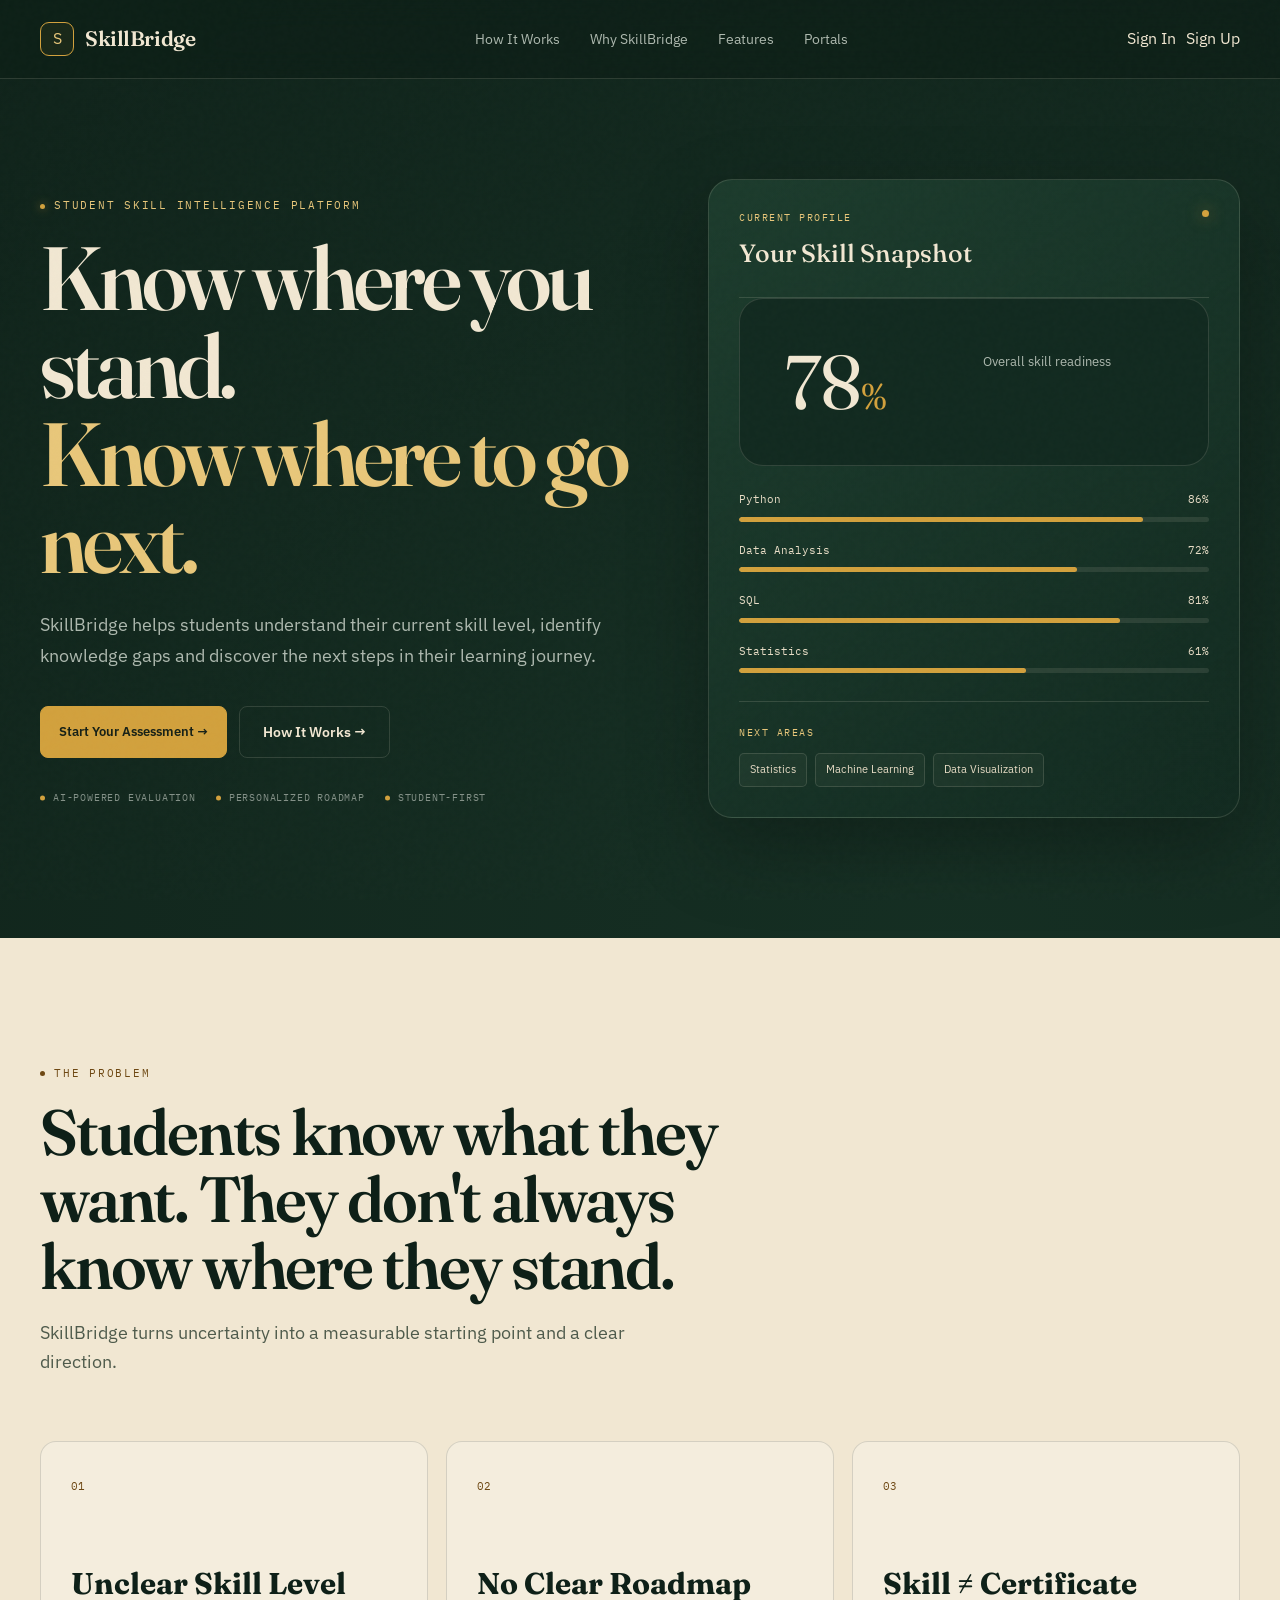
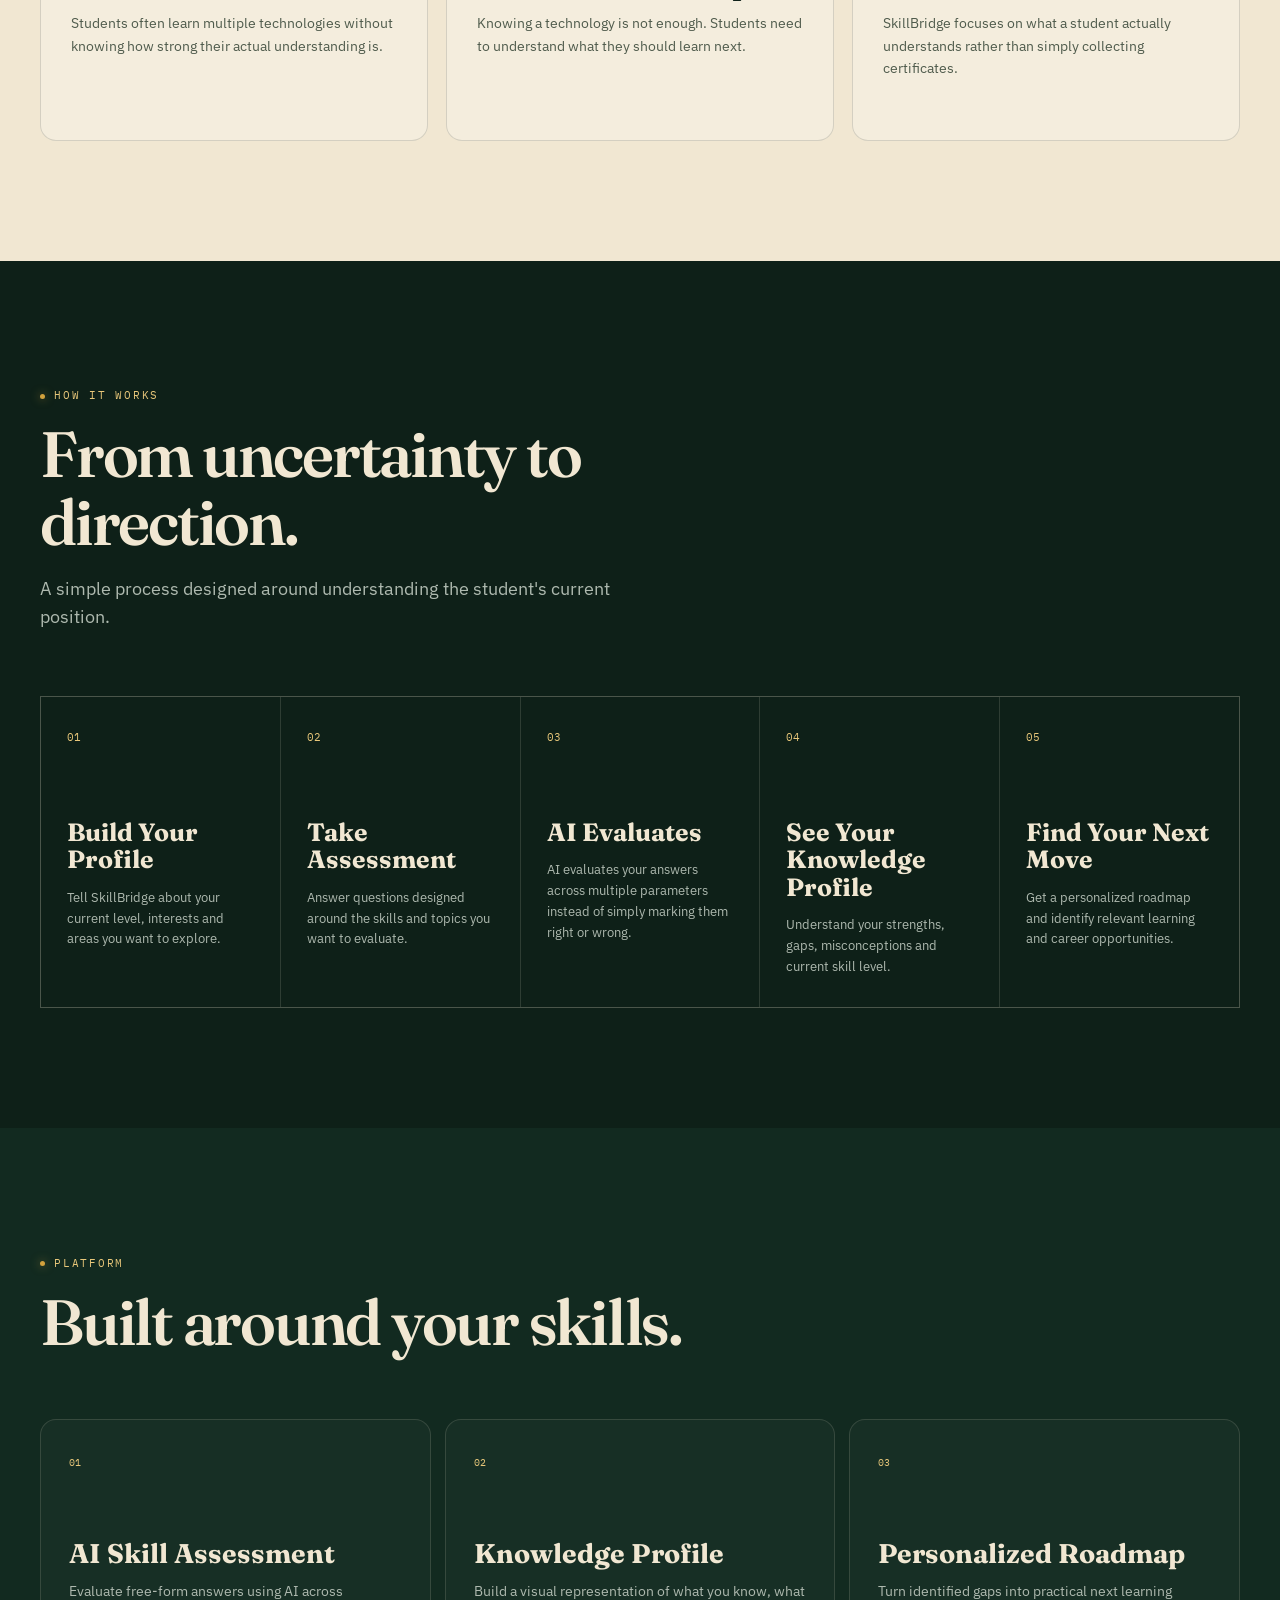
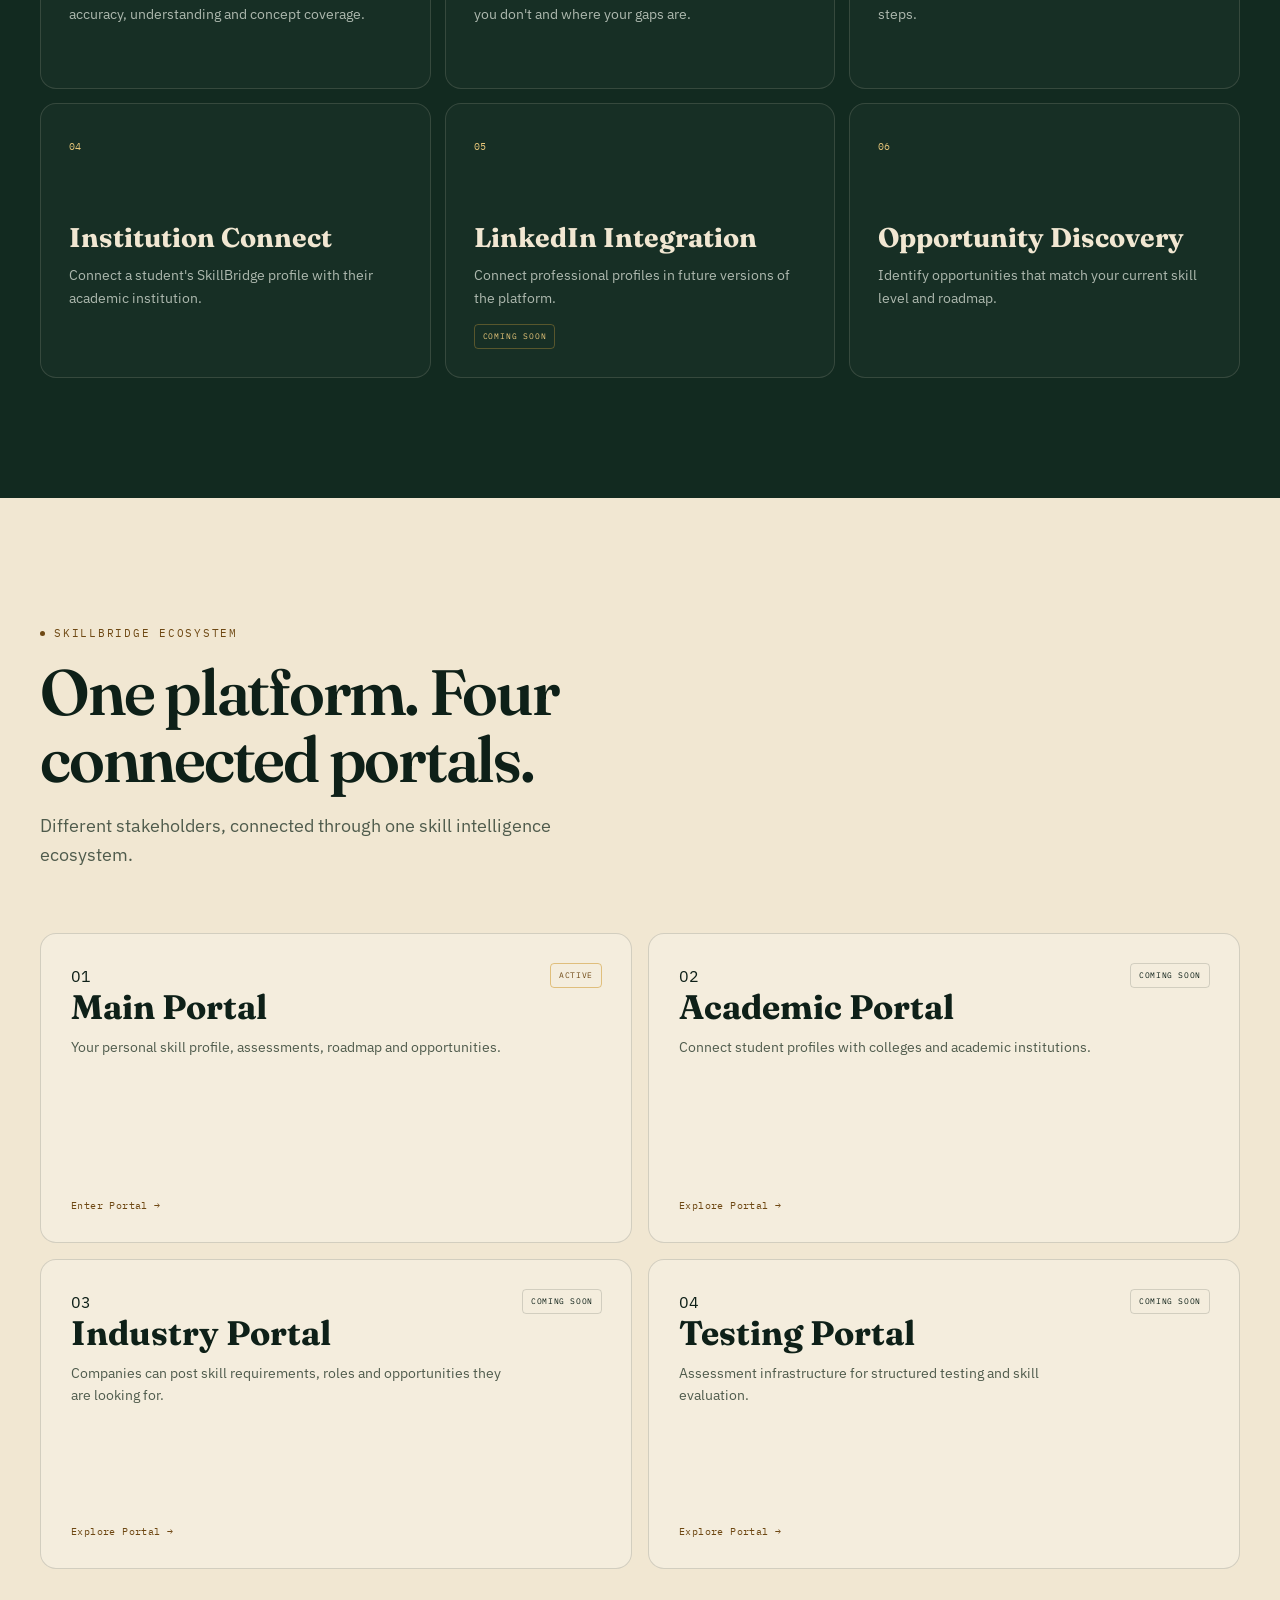
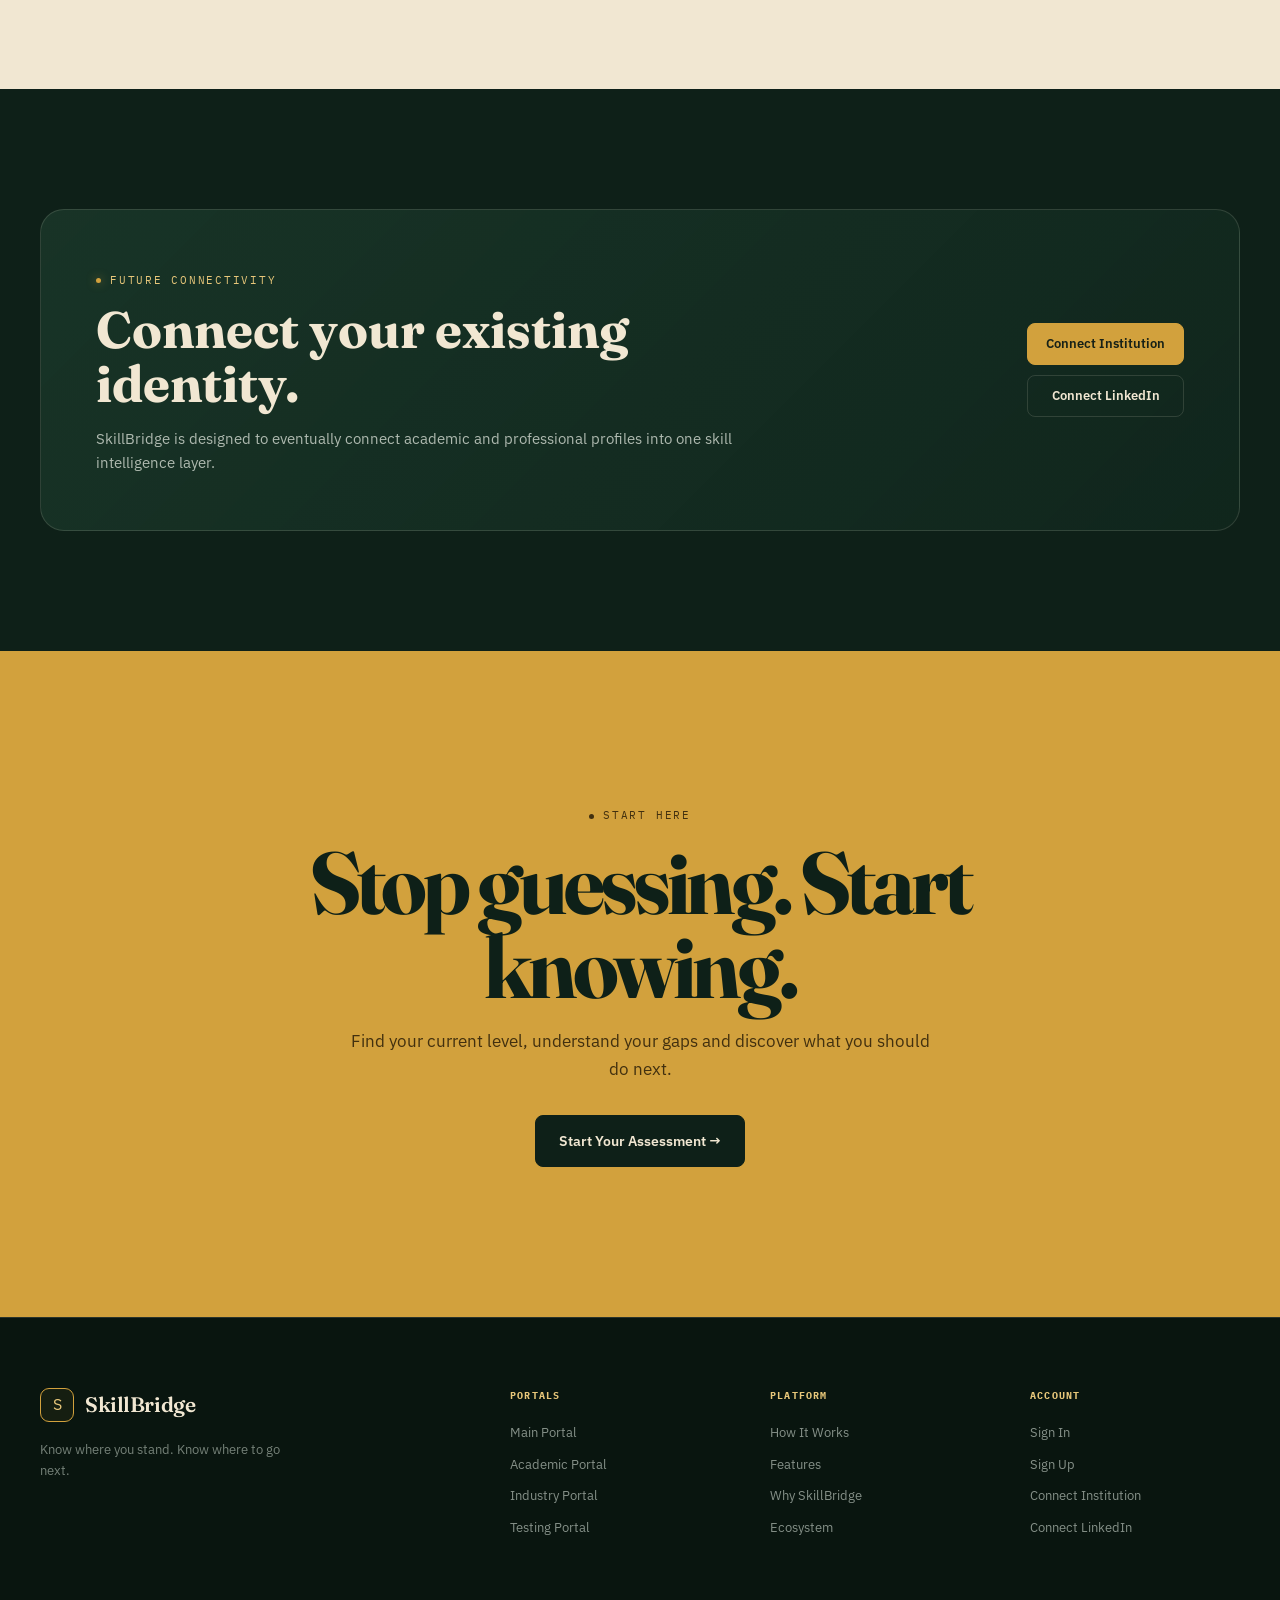
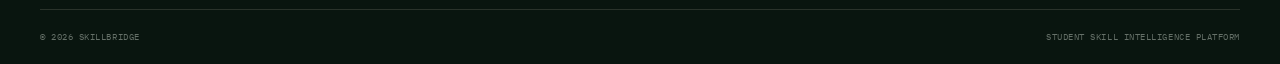
==== commit 3b944b65: "added updated index" ====
--- a/index.html
+++ b/index.html
@@ -7,16 +7,11 @@
 
     <title>SkillBridge — Know Where You Stand</title>
 
-    <!-- Favicon -->
-    <link rel="icon" type="image/svg+xml"
-        href="data:image/svg+xml,%3Csvg xmlns='http://www.w3.org/2000/svg' viewBox='0 0 40 40'%3E%3Crect width='40' height='40' rx='9' fill='%230E2018'/%3E%3Cpath d='M20 6C20 6 10 13 10 23C10 29.6 14.6 33 20 33C25.4 33 30 29.6 30 23C30 13 20 6 20 6Z' fill='none' stroke='%23D2A13D' stroke-width='2'/%3E%3Cpath d='M20 11V31' stroke='%238FAE84' stroke-width='1.4' stroke-opacity='0.7'/%3E%3C/svg%3E">
-
     <!-- Google Fonts -->
     <link rel="preconnect" href="https://fonts.googleapis.com">
     <link rel="preconnect" href="https://fonts.gstatic.com" crossorigin>
 
-    <link
-        href="https://fonts.googleapis.com/css2?family=Fraunces:opsz,wght@9..144,500;9..144,600;9..144,700&family=IBM+Plex+Mono:wght@400;500&family=IBM+Plex+Sans:wght@400;500;600;700&display=swap"
+    <link href="https://fonts.googleapis.com/css2?family=Fraunces:opsz,wght@9..144,500;9..144,600;9..144,700&family=IBM+Plex+Mono:wght@400;500&family=IBM+Plex+Sans:wght@400;500;600;700&display=swap"
         rel="stylesheet">
 
     <!-- Main CSS -->
@@ -45,15 +40,11 @@
             <a href="index.html" class="brand">
 
                 <span class="brand-mark">
-                    <svg viewBox="0 0 40 40" fill="none" xmlns="http://www.w3.org/2000/svg" aria-hidden="true">
-                        <path d="M20 4C20 4 8 12 8 24C8 31.7 13.4 36 20 36C26.6 36 32 31.7 32 24C32 12 20 4 20 4Z"
-                            stroke="currentColor" stroke-width="2.4" />
-                        <path d="M20 10V32" stroke="currentColor" stroke-width="1.6" stroke-opacity="0.55" />
-                    </svg>
+                    S
                 </span>
 
                 <span class="brand-name">
-                    Skill<em>Bridge</em>
+                    SkillBridge
                 </span>
 
             </a>
@@ -66,7 +57,7 @@
                     How It Works
                 </a>
 
-                <a href="#why-skillbridge">
+                <a href="#why-skillsetu">
                     Why SkillBridge
                 </a>
 
@@ -84,11 +75,11 @@
             <!-- Account Buttons -->
             <div class="nav-actions">
 
-                <a href="profile.html" class="nav-link">
+                <a href="signin.html" class="nav-link">
                     Sign In
                 </a>
 
-                <a href="profile.html" class="nav-link">
+                <a href="signup.html" class="nav-link">
                     Sign Up
                 </a>
 
@@ -340,10 +331,10 @@
 
 
         <!-- =====================================================
-             WHY SKILLSETU
+             WHY SKILLBRIDGE
         ====================================================== -->
 
-        <section class="section why-section" id="why-skillbridge">
+        <section class="section why-section" id="why-skillsetu">
 
             <div class="section-container">
 
@@ -750,7 +741,7 @@
                 <div class="section-heading">
 
                     <div class="eyebrow">
-                        SKILLBRIDGE ECOSYSTEM
+                            SKILLBRIDGE ECOSYSTEM
                     </div>
 
                     <h2>
@@ -770,7 +761,7 @@
                 <div class="portal-grid">
 
 
-                    <!-- USER PORTAL -->
+                    <!-- MAIN PORTAL -->
 
                     <a href="index.html" class="portal-card active-portal">
 
@@ -783,14 +774,12 @@
                         </span>
 
                         <h3>
-                            User Portal
-                        </h3>
-
-                        <p>
-                            Allow students to search, apply, and track internship and placement opportunities through a
-                            single platform.
-                            Maintain a digital portfolio for students containing verified skills, certifications,
-                            projects, internships, and achievements to improve employability.
+                            Main Portal
+                        </h3>
+
+                        <p>
+                            Your personal skill profile, assessments,
+                            roadmap and opportunities.
                         </p>
 
                         <span class="portal-link">
@@ -801,7 +790,7 @@
 
 
 
-                    <!-- INSTITUTIONS PORTAL -->
+                    <!-- ACADEMIC PORTAL -->
 
                     <a href="#" class="portal-card">
 
@@ -814,12 +803,12 @@
                         </span>
 
                         <h3>
-                            Institution Portal
-                        </h3>
-
-                        <p>
-                            Enable institutions to monitor student skill development, internship participation, and
-                            placement progress through dashboards and analytics.
+                            Academic Portal
+                        </h3>
+
+                        <p>
+                            Connect student profiles with colleges
+                            and academic institutions.
                         </p>
 
                         <span class="portal-link">
@@ -847,8 +836,8 @@
                         </h3>
 
                         <p>
-                            Companies can publish training programs, certification courses, workshops, and mentorship
-                            initiatives to help students acquire in-demand skills before applying.
+                            Companies can post skill requirements,
+                            roles and opportunities they are looking for.
                         </p>
 
                         <span class="portal-link">
@@ -859,7 +848,7 @@
 
 
 
-                    <!-- ACADEMICIANS PORTAL -->
+                    <!-- TESTING PORTAL -->
 
                     <a href="#" class="portal-card">
 
@@ -872,13 +861,12 @@
                         </span>
 
                         <h3>
-                            Academicians Portal
-                        </h3>
-
-                        <p>
-                            A dedicated portal for academicians to explore faculty internships, industrial training,
-                            Faculty Development Programs (FDPs), consultancy opportunities, and collaborative research
-                            projects.
+                            Testing Portal
+                        </h3>
+
+                        <p>
+                            Assessment infrastructure for structured
+                            testing and skill evaluation.
                         </p>
 
                         <span class="portal-link">
@@ -1006,16 +994,11 @@
                     <a href="index.html" class="brand">
 
                         <span class="brand-mark">
-                            <svg viewBox="0 0 40 40" fill="none" xmlns="http://www.w3.org/2000/svg" aria-hidden="true">
-                                <path
-                                    d="M20 4C20 4 8 12 8 24C8 31.7 13.4 36 20 36C26.6 36 32 31.7 32 24C32 12 20 4 20 4Z"
-                                    stroke="currentColor" stroke-width="2.4" />
-                                <path d="M20 10V32" stroke="currentColor" stroke-width="1.6" stroke-opacity="0.55" />
-                            </svg>
+                            S
                         </span>
 
                         <span class="brand-name">
-                            Skill<em>Bridge</em>
+                            SkillBridge
                         </span>
 
                     </a>
@@ -1038,11 +1021,11 @@
                     </h4>
 
                     <a href="index.html">
-                        User Portal
+                        Main Portal
                     </a>
 
                     <a href="#">
-                        Institution Portal
+                        Academic Portal
                     </a>
 
                     <a href="#">
@@ -1050,7 +1033,7 @@
                     </a>
 
                     <a href="#">
-                        Academicians Portal
+                        Testing Portal
                     </a>
 
                 </div>
@@ -1073,7 +1056,7 @@
                         Features
                     </a>
 
-                    <a href="#why-skillbridge">
+                    <a href="#why-skillsetu">
                         Why SkillBridge
                     </a>
 
@@ -1145,4 +1128,4 @@
 
 </body>
 
-</html>+</html> 
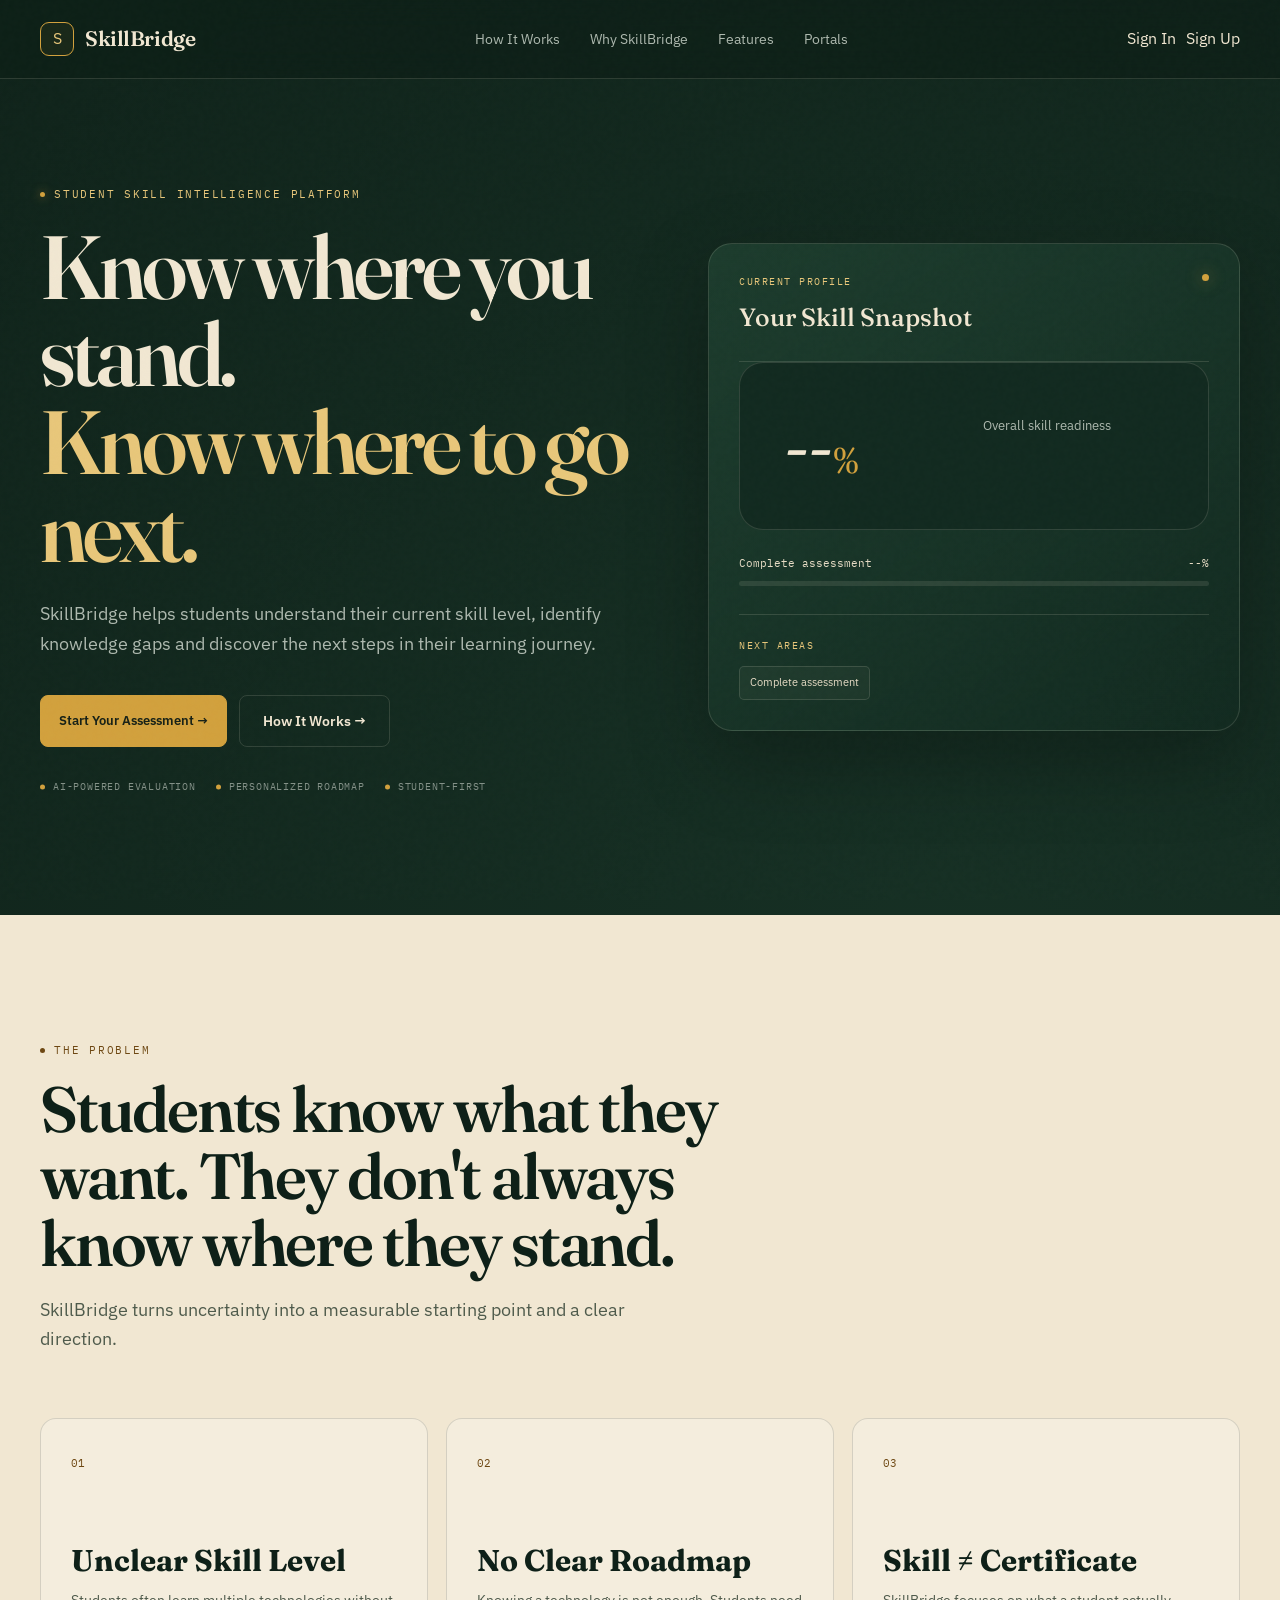
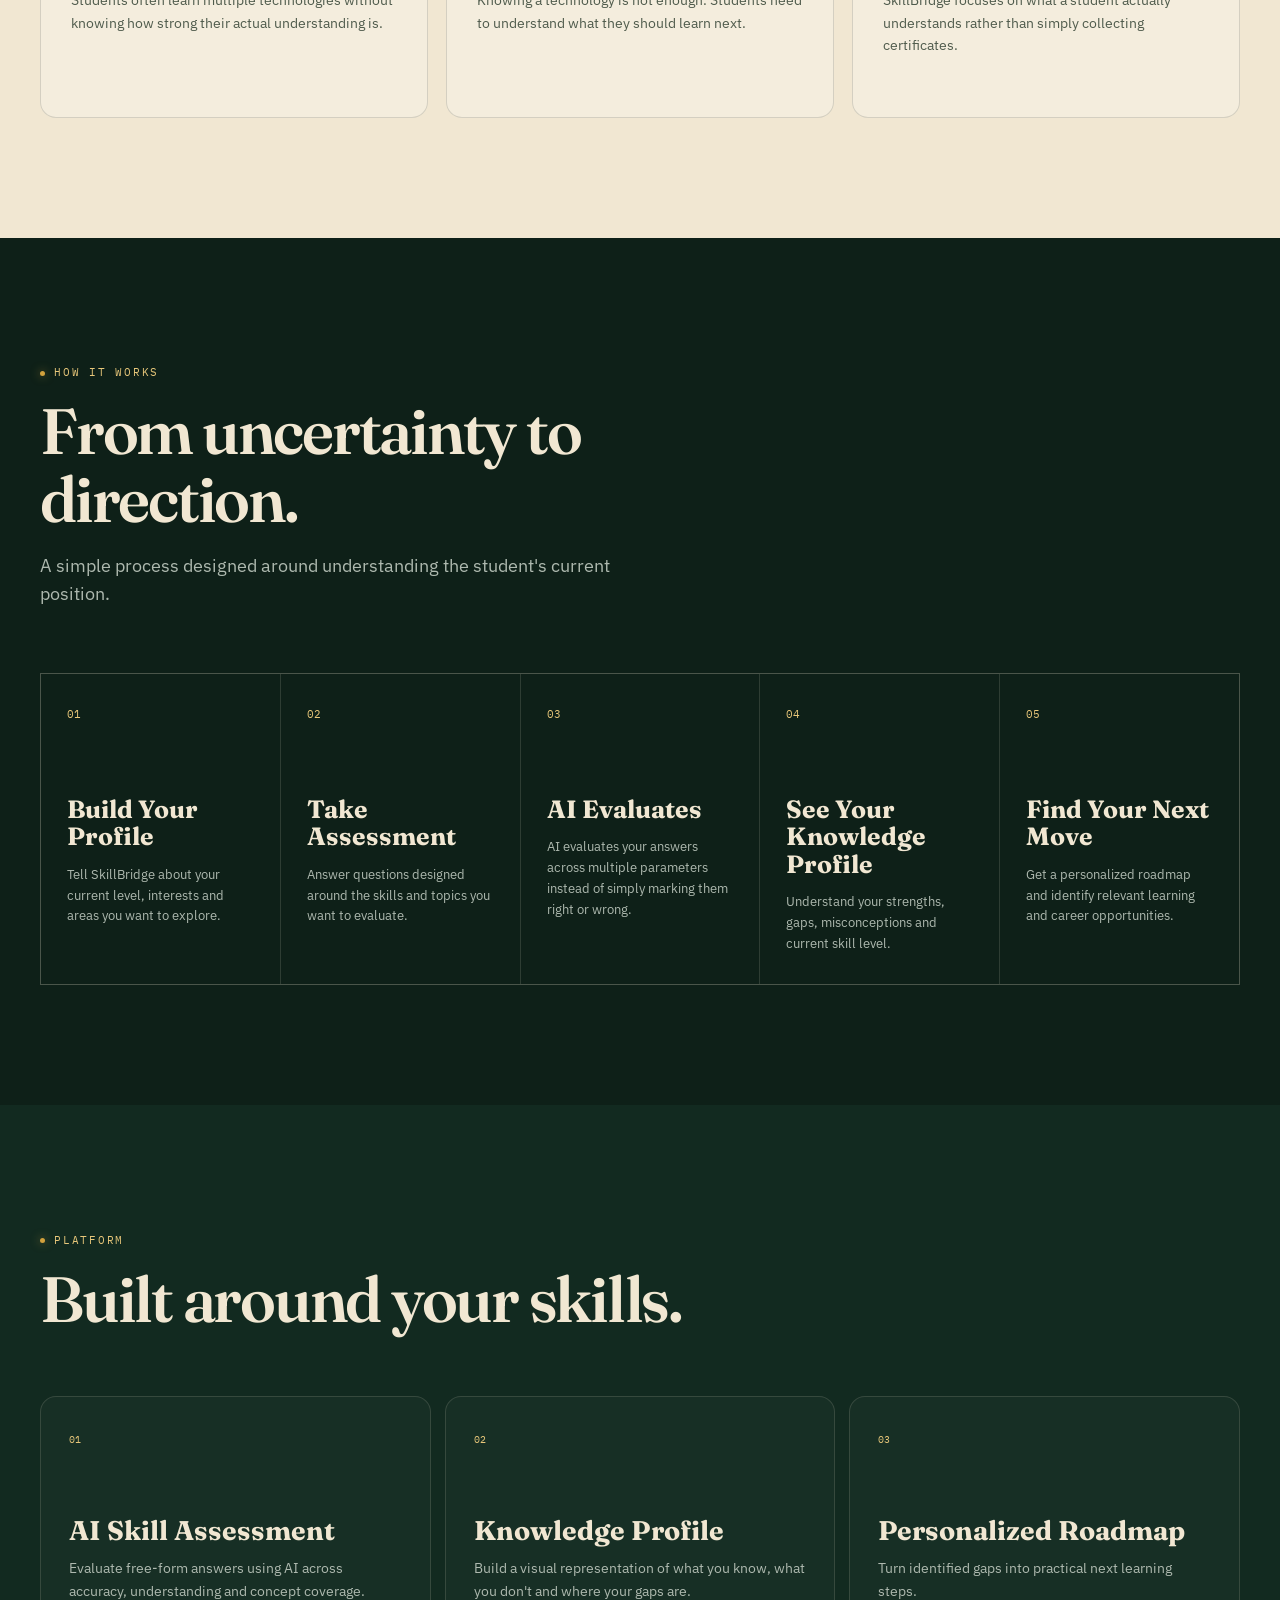
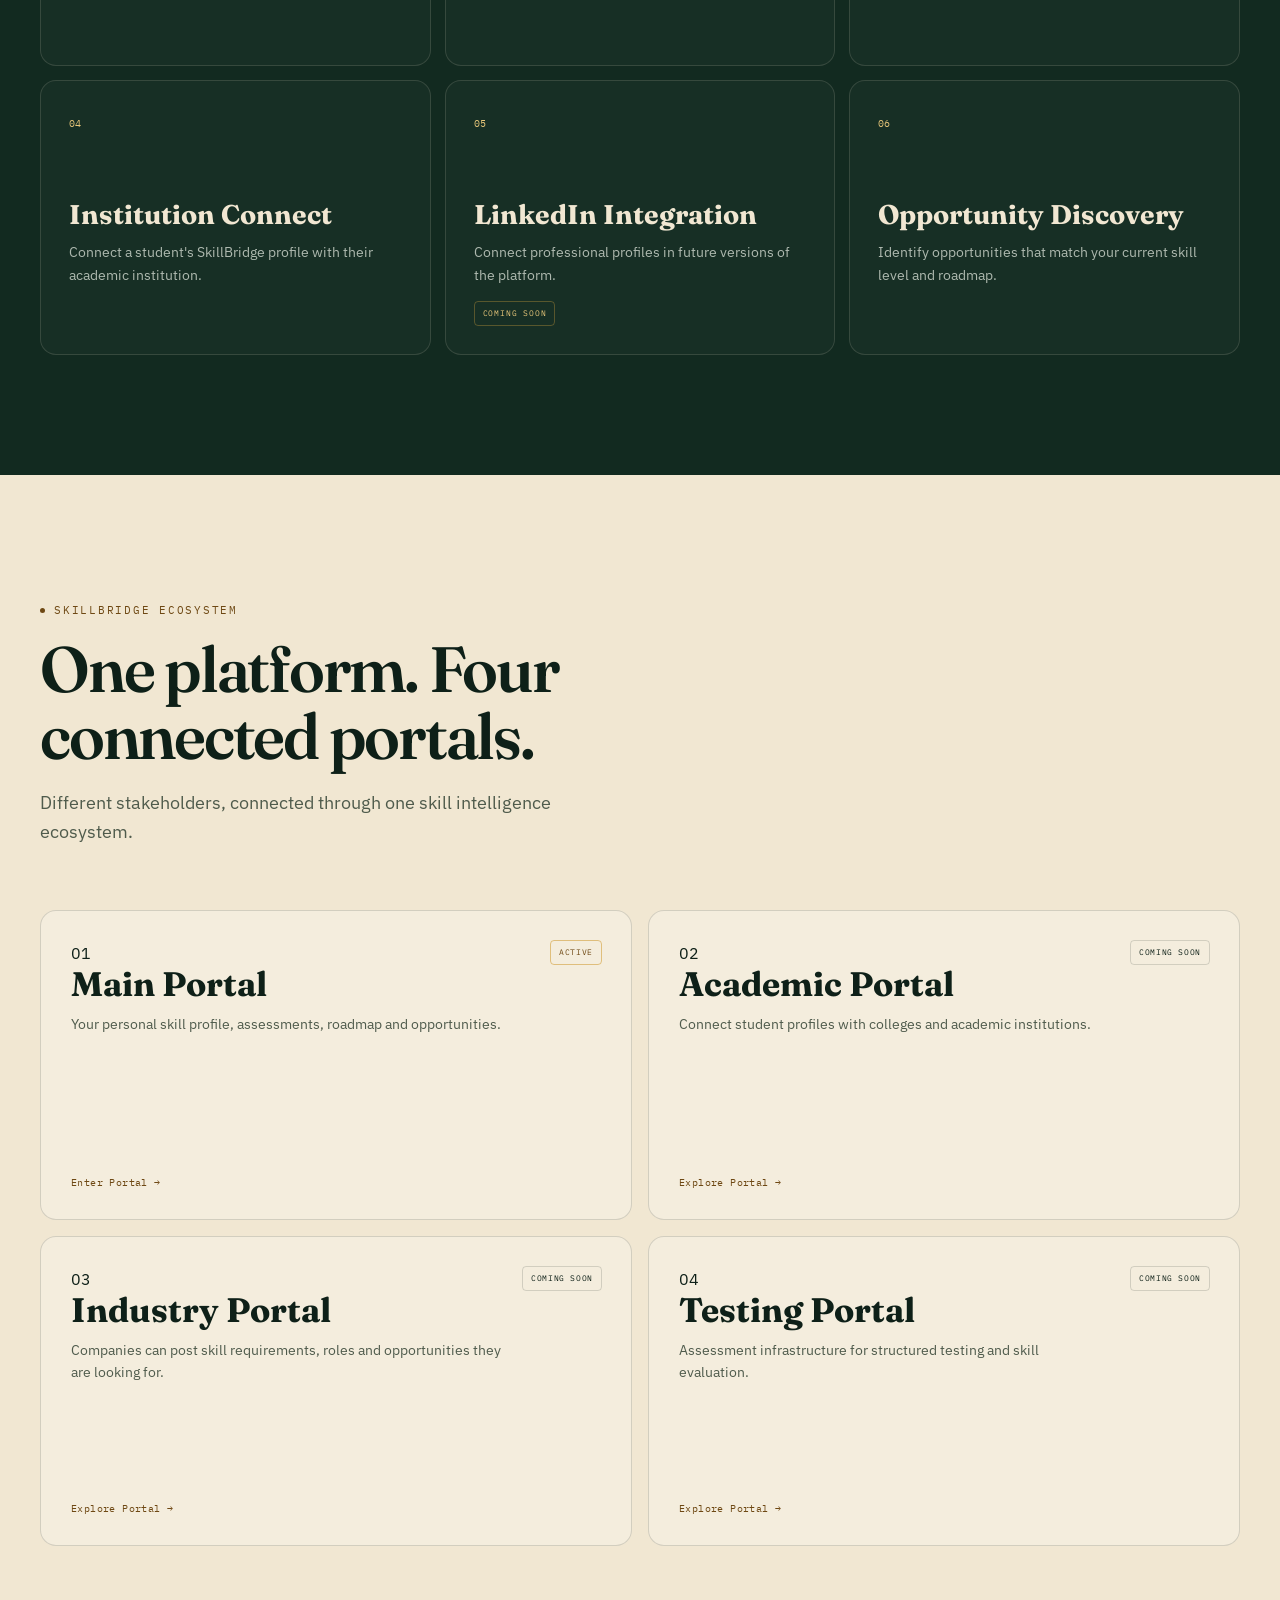
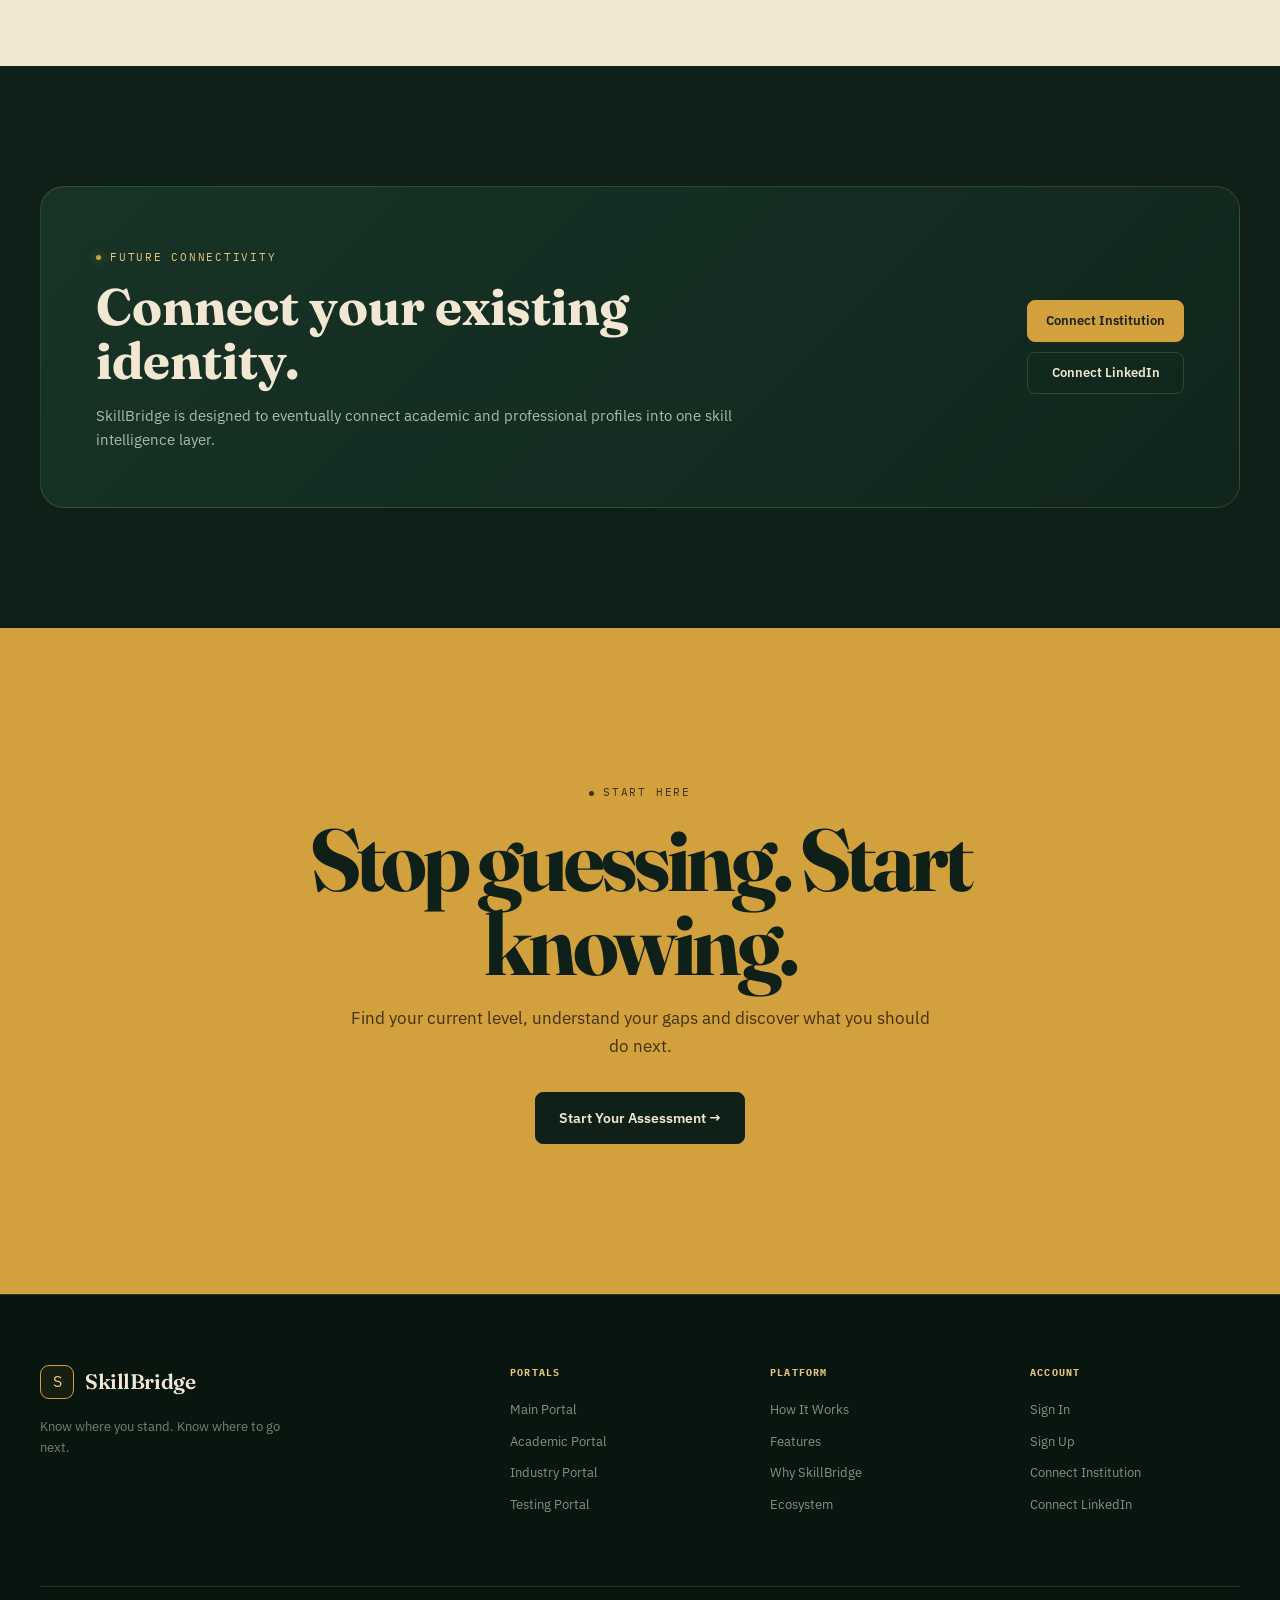
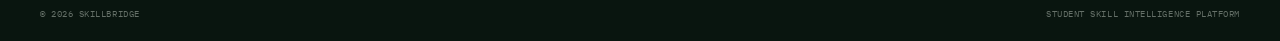
==== commit 790bfb01: "reorganized" ====
--- a/index.html
+++ b/index.html
@@ -131,7 +131,7 @@
 
                     <div class="hero-actions">
 
-                        <a href="profile.html" class="btn btn-primary">
+                        <a href="signin.html" class="btn btn-primary" onclick="if (localStorage.getItem('skillsetuUser')) { window.location.href='profile.html'; return false; }">
                             Start Your Assessment →
                         </a>
 
@@ -193,8 +193,8 @@
 
                         <div class="score-section">
 
-                            <div class="score-number">
-                                78<span>%</span>
+                            <div class="score-number" id="homeOverallScore">
+                                --<span>%</span>
                             </div>
 
                             <div class="score-description">
@@ -204,89 +204,31 @@
                         </div>
 
 
-                        <!-- Skill Bars -->
-
-                        <div class="skill-list">
+                        <!-- Dynamic Skill Bars -->
+
+                        <div class="skill-list" id="homeSkillList">
 
                             <div class="skill-row">
 
                                 <div class="skill-info">
 
                                     <span>
-                                        Python
+                                        Complete assessment
                                     </span>
 
                                     <span>
-                                        86%
+                                        --%
                                     </span>
 
                                 </div>
 
                                 <div class="skill-bar">
-                                    <div class="skill-progress progress-86"></div>
-                                </div>
-
-                            </div>
-
-
-                            <div class="skill-row">
-
-                                <div class="skill-info">
-
-                                    <span>
-                                        Data Analysis
-                                    </span>
-
-                                    <span>
-                                        72%
-                                    </span>
-
-                                </div>
-
-                                <div class="skill-bar">
-                                    <div class="skill-progress progress-72"></div>
-                                </div>
-
-                            </div>
-
-
-                            <div class="skill-row">
-
-                                <div class="skill-info">
-
-                                    <span>
-                                        SQL
-                                    </span>
-
-                                    <span>
-                                        81%
-                                    </span>
-
-                                </div>
-
-                                <div class="skill-bar">
-                                    <div class="skill-progress progress-81"></div>
-                                </div>
-
-                            </div>
-
-
-                            <div class="skill-row">
-
-                                <div class="skill-info">
-
-                                    <span>
-                                        Statistics
-                                    </span>
-
-                                    <span>
-                                        61%
-                                    </span>
-
-                                </div>
-
-                                <div class="skill-bar">
-                                    <div class="skill-progress progress-61"></div>
+
+                                    <div
+                                        class="skill-progress"
+                                        style="width:0%">
+                                    </div>
+
                                 </div>
 
                             </div>
@@ -302,18 +244,10 @@
                                 NEXT AREAS
                             </span>
 
-                            <div class="next-tags">
+                            <div class="next-tags" id="homeNextAreas">
 
                                 <span>
-                                    Statistics
-                                </span>
-
-                                <span>
-                                    Machine Learning
-                                </span>
-
-                                <span>
-                                    Data Visualization
+                                    Complete assessment
                                 </span>
 
                             </div>
@@ -741,7 +675,7 @@
                 <div class="section-heading">
 
                     <div class="eyebrow">
-                            SKILLBRIDGE ECOSYSTEM
+                        SKILLBRIDGE ECOSYSTEM
                     </div>
 
                     <h2>
@@ -960,7 +894,7 @@
                         and discover what you should do next.
                     </p>
 
-                    <a href="#" class="btn btn-primary btn-large">
+                    <a href="signin.html" class="btn btn-primary btn-large" onclick="if (localStorage.getItem('skillsetuUser')) { window.location.href='profile.html'; return false; }">
                         Start Your Assessment →
                     </a>
 
@@ -1076,11 +1010,11 @@
                         Account
                     </h4>
 
-                    <a href="#">
+                    <a href="signin.html">
                         Sign In
                     </a>
 
-                    <a href="#">
+                    <a href="signup.html">
                         Sign Up
                     </a>
 
@@ -1126,6 +1060,282 @@
 
     <script src="script.js"></script>
 
+
+    <!-- =====================================================
+         LOAD LAST ASSESSMENT RESULT
+    ====================================================== -->
+
+    <script>
+
+        const savedEvaluation =
+            JSON.parse(
+                localStorage.getItem("skillsetuEvaluation")
+            );
+
+
+        // ==========================================
+        // NO PREVIOUS ASSESSMENT
+        // ==========================================
+
+        if (
+            !savedEvaluation ||
+            !savedEvaluation.success
+        ) {
+
+            document.getElementById(
+                "homeOverallScore"
+            ).innerHTML =
+                '--<span>%</span>';
+
+
+            document.getElementById(
+                "homeSkillList"
+            ).innerHTML = `
+
+                <div class="skill-row">
+
+                    <div class="skill-info">
+
+                        <span>
+                            Complete assessment
+                        </span>
+
+                        <span>
+                            --%
+                        </span>
+
+                    </div>
+
+                    <div class="skill-bar">
+
+                        <div
+                            class="skill-progress"
+                            style="width:0%">
+                        </div>
+
+                    </div>
+
+                </div>
+
+            `;
+
+        }
+
+
+        // ==========================================
+        // DISPLAY LAST ASSESSMENT
+        // ==========================================
+
+        else {
+
+            // ======================================
+            // OVERALL SCORE
+            // ======================================
+
+            const overallScore =
+                savedEvaluation.overall_score || 0;
+
+
+            document.getElementById(
+                "homeOverallScore"
+            ).innerHTML =
+                overallScore + '<span>%</span>';
+
+
+            // ======================================
+            // ACTUAL SKILL PERFORMANCE
+            // ======================================
+
+            const skillPerformance =
+                savedEvaluation.skill_performance || {};
+
+
+            /*
+                Example:
+
+                {
+                    "Statistics": 40,
+                    "Data Analysis": 75,
+                    "Data Preprocessing": 55
+                }
+
+                Object.entries() converts that into:
+
+                [
+                    ["Statistics", 40],
+                    ["Data Analysis", 75],
+                    ["Data Preprocessing", 55]
+                ]
+            */
+
+            const skills =
+                Object.entries(skillPerformance);
+
+
+            const skillList =
+                document.getElementById(
+                    "homeSkillList"
+                );
+
+
+            // ======================================
+            // CLEAR OLD DEMO SKILLS
+            // ======================================
+
+            skillList.innerHTML = "";
+
+
+            // ======================================
+            // DISPLAY ACTUAL SKILLS
+            // ======================================
+
+            if (skills.length === 0) {
+
+                skillList.innerHTML = `
+
+                    <div class="skill-row">
+
+                        <div class="skill-info">
+
+                            <span>
+                                No skill data available
+                            </span>
+
+                            <span>
+                                --%
+                            </span>
+
+                        </div>
+
+                        <div class="skill-bar">
+
+                            <div
+                                class="skill-progress"
+                                style="width:0%">
+                            </div>
+
+                        </div>
+
+                    </div>
+
+                `;
+
+            }
+
+            else {
+
+                skills
+                    .slice(0, 4)
+                    .forEach(function(item) {
+
+                        const skillName =
+                            item[0];
+
+                        const score =
+                            item[1];
+
+
+                        const row =
+                            document.createElement("div");
+
+                        row.className =
+                            "skill-row";
+
+
+                        row.innerHTML = `
+
+                            <div class="skill-info">
+
+                                <span>
+                                    ${skillName}
+                                </span>
+
+                                <span>
+                                    ${score}%
+                                </span>
+
+                            </div>
+
+                            <div class="skill-bar">
+
+                                <div
+                                    class="skill-progress"
+                                    style="width:${score}%">
+                                </div>
+
+                            </div>
+
+                        `;
+
+
+                        skillList.appendChild(row);
+
+                    });
+
+            }
+
+
+            // ======================================
+            // NEXT AREAS
+            // ======================================
+
+            const nextAreas =
+                document.getElementById(
+                    "homeNextAreas"
+                );
+
+
+            nextAreas.innerHTML = "";
+
+
+            // Sort skills from weakest to strongest
+
+            const weakestSkills =
+                skills
+                    .slice()
+                    .sort(function(a, b) {
+
+                        return a[1] - b[1];
+
+                    })
+                    .slice(0, 3);
+
+
+            if (weakestSkills.length === 0) {
+
+                const tag =
+                    document.createElement("span");
+
+                tag.textContent =
+                    "Complete assessment";
+
+
+                nextAreas.appendChild(tag);
+
+            }
+
+            else {
+
+                weakestSkills.forEach(function(item) {
+
+                    const tag =
+                        document.createElement("span");
+
+
+                    tag.textContent =
+                        item[0];
+
+
+                    nextAreas.appendChild(tag);
+
+                });
+
+            }
+
+        }
+
+    </script>
+
 </body>
 
-</html> +</html>
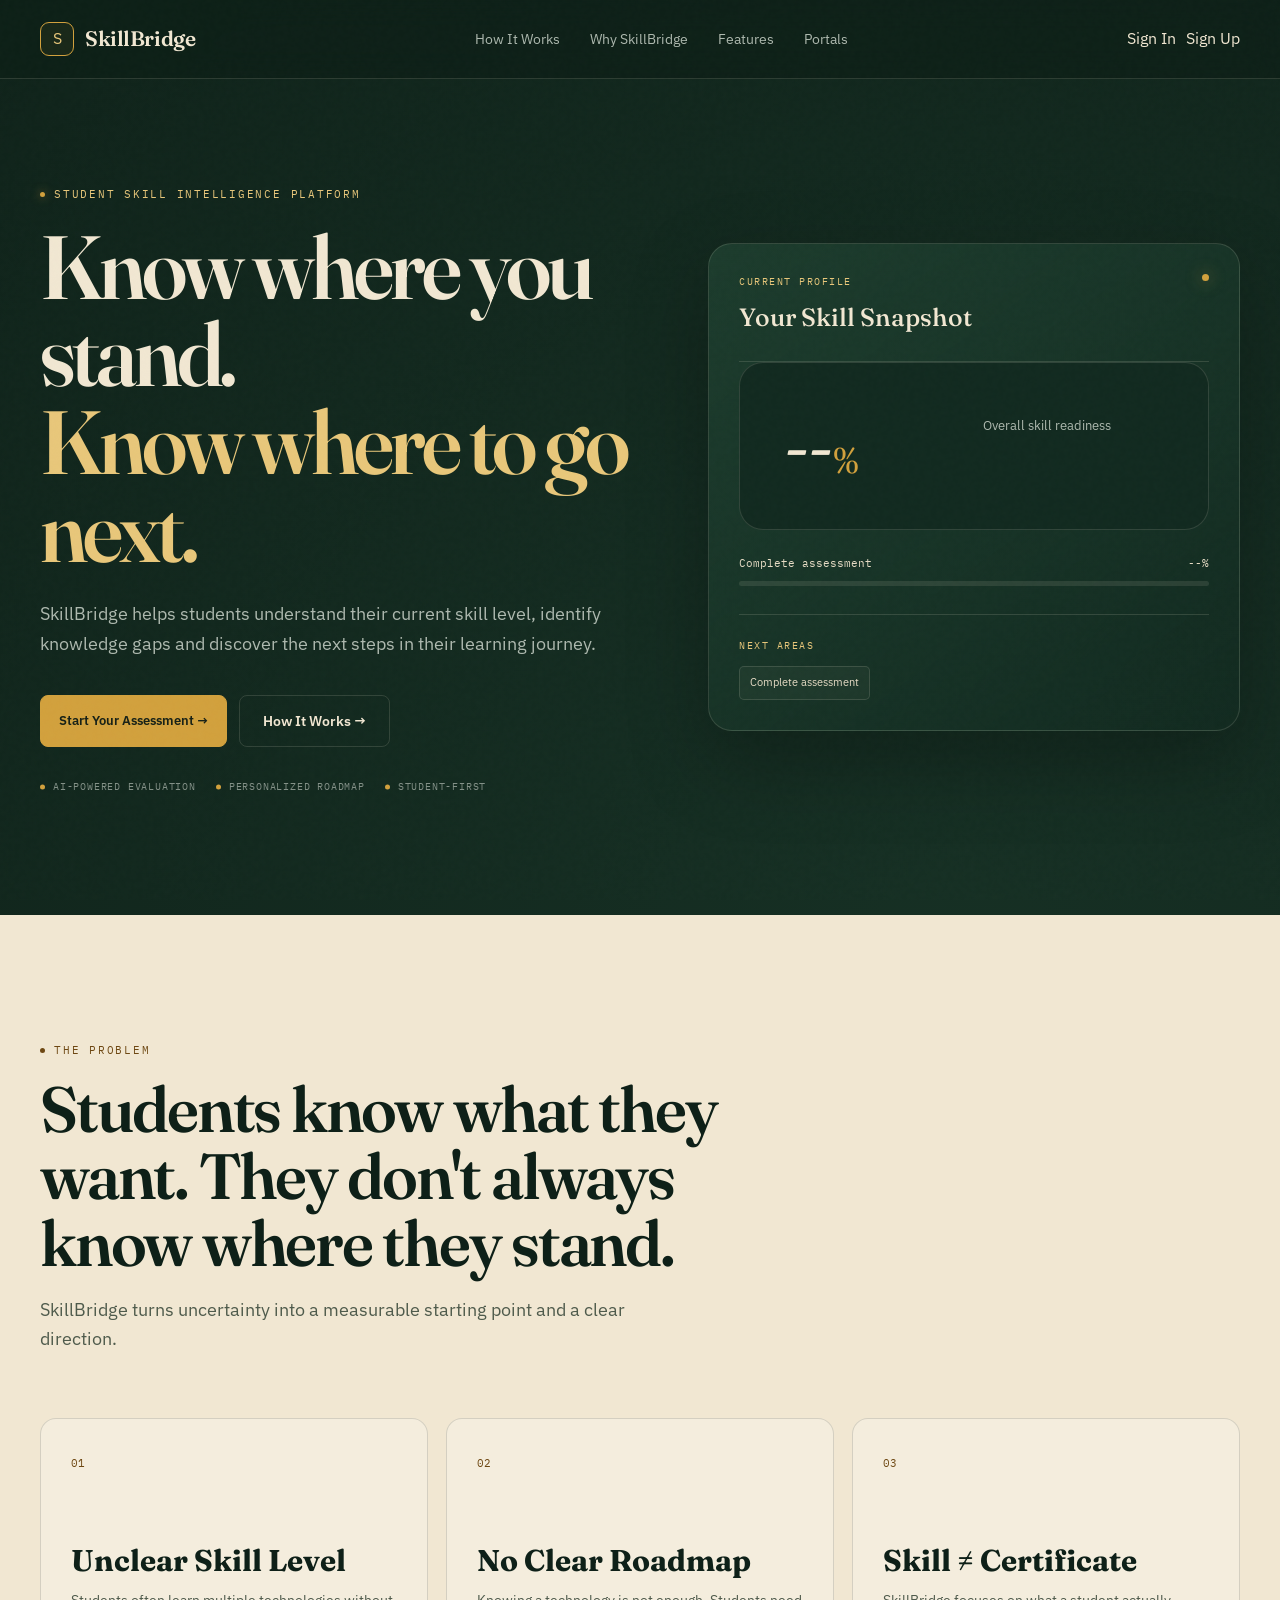
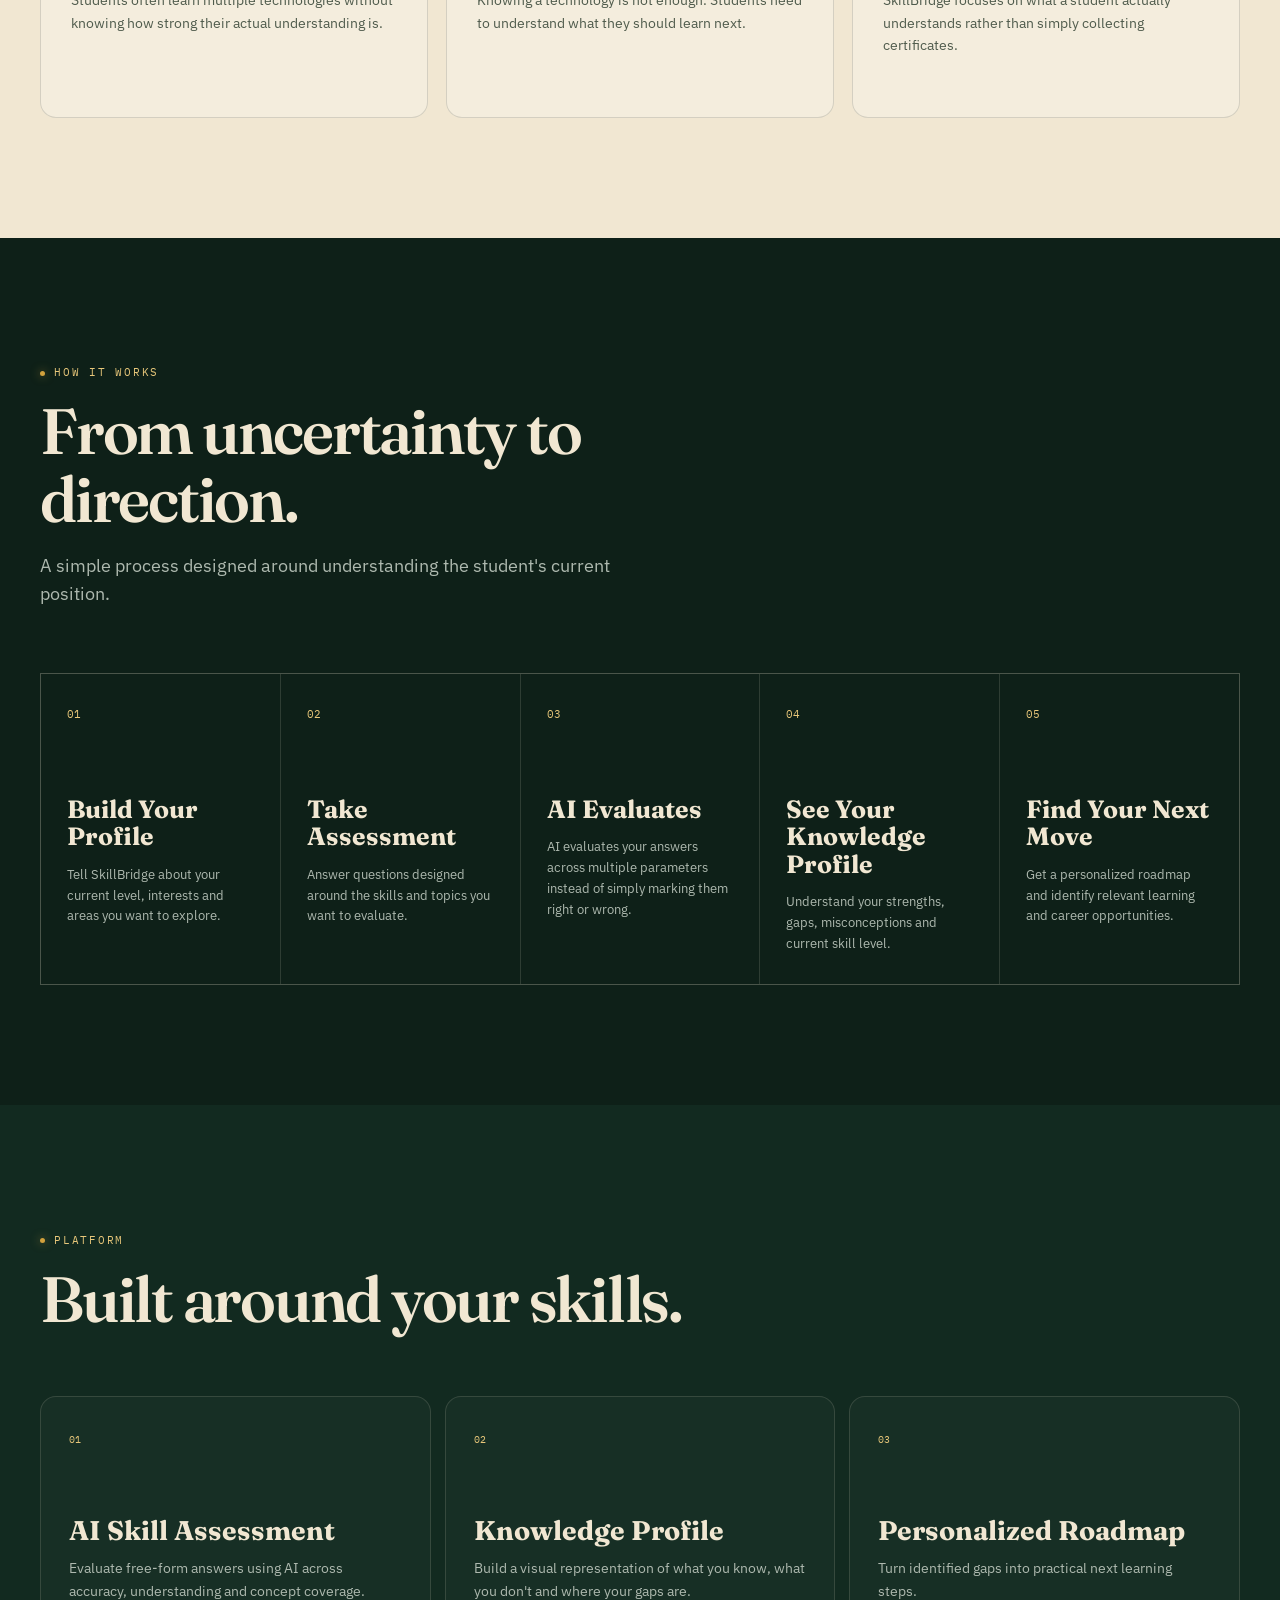
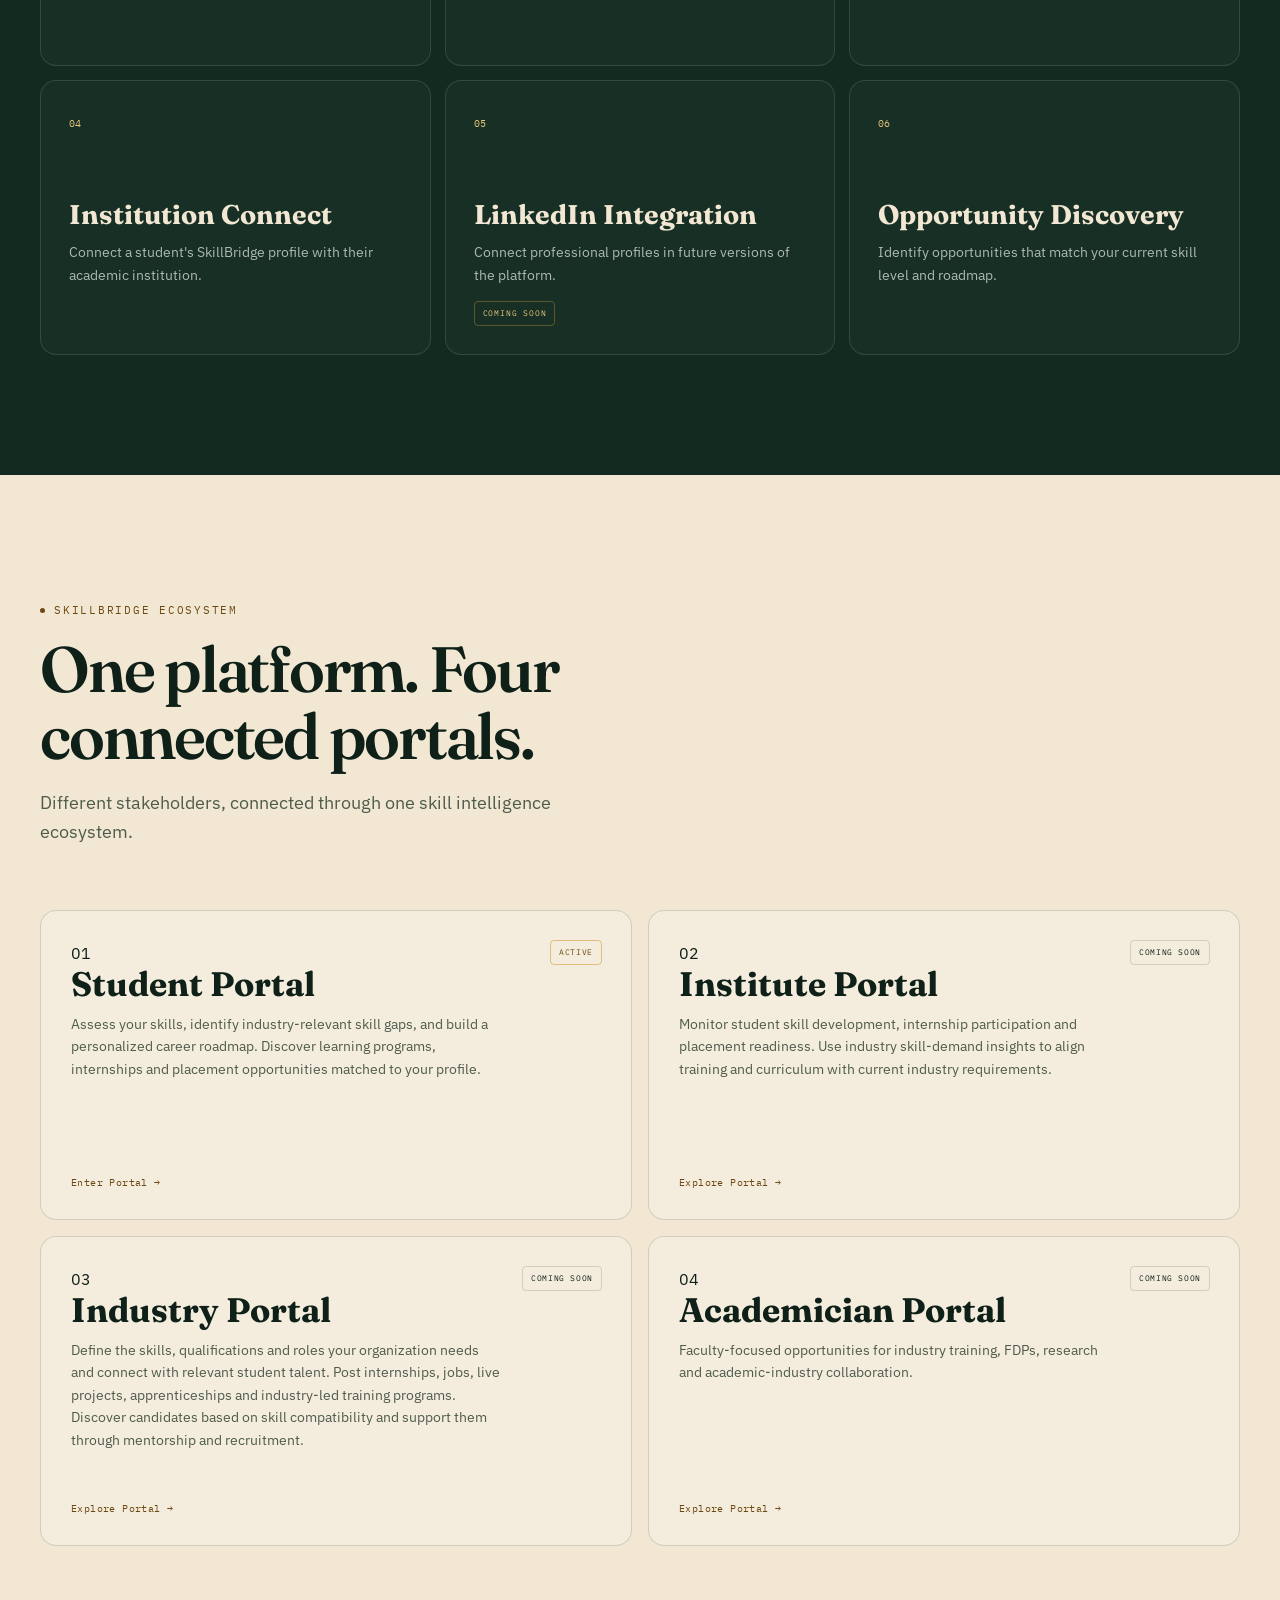
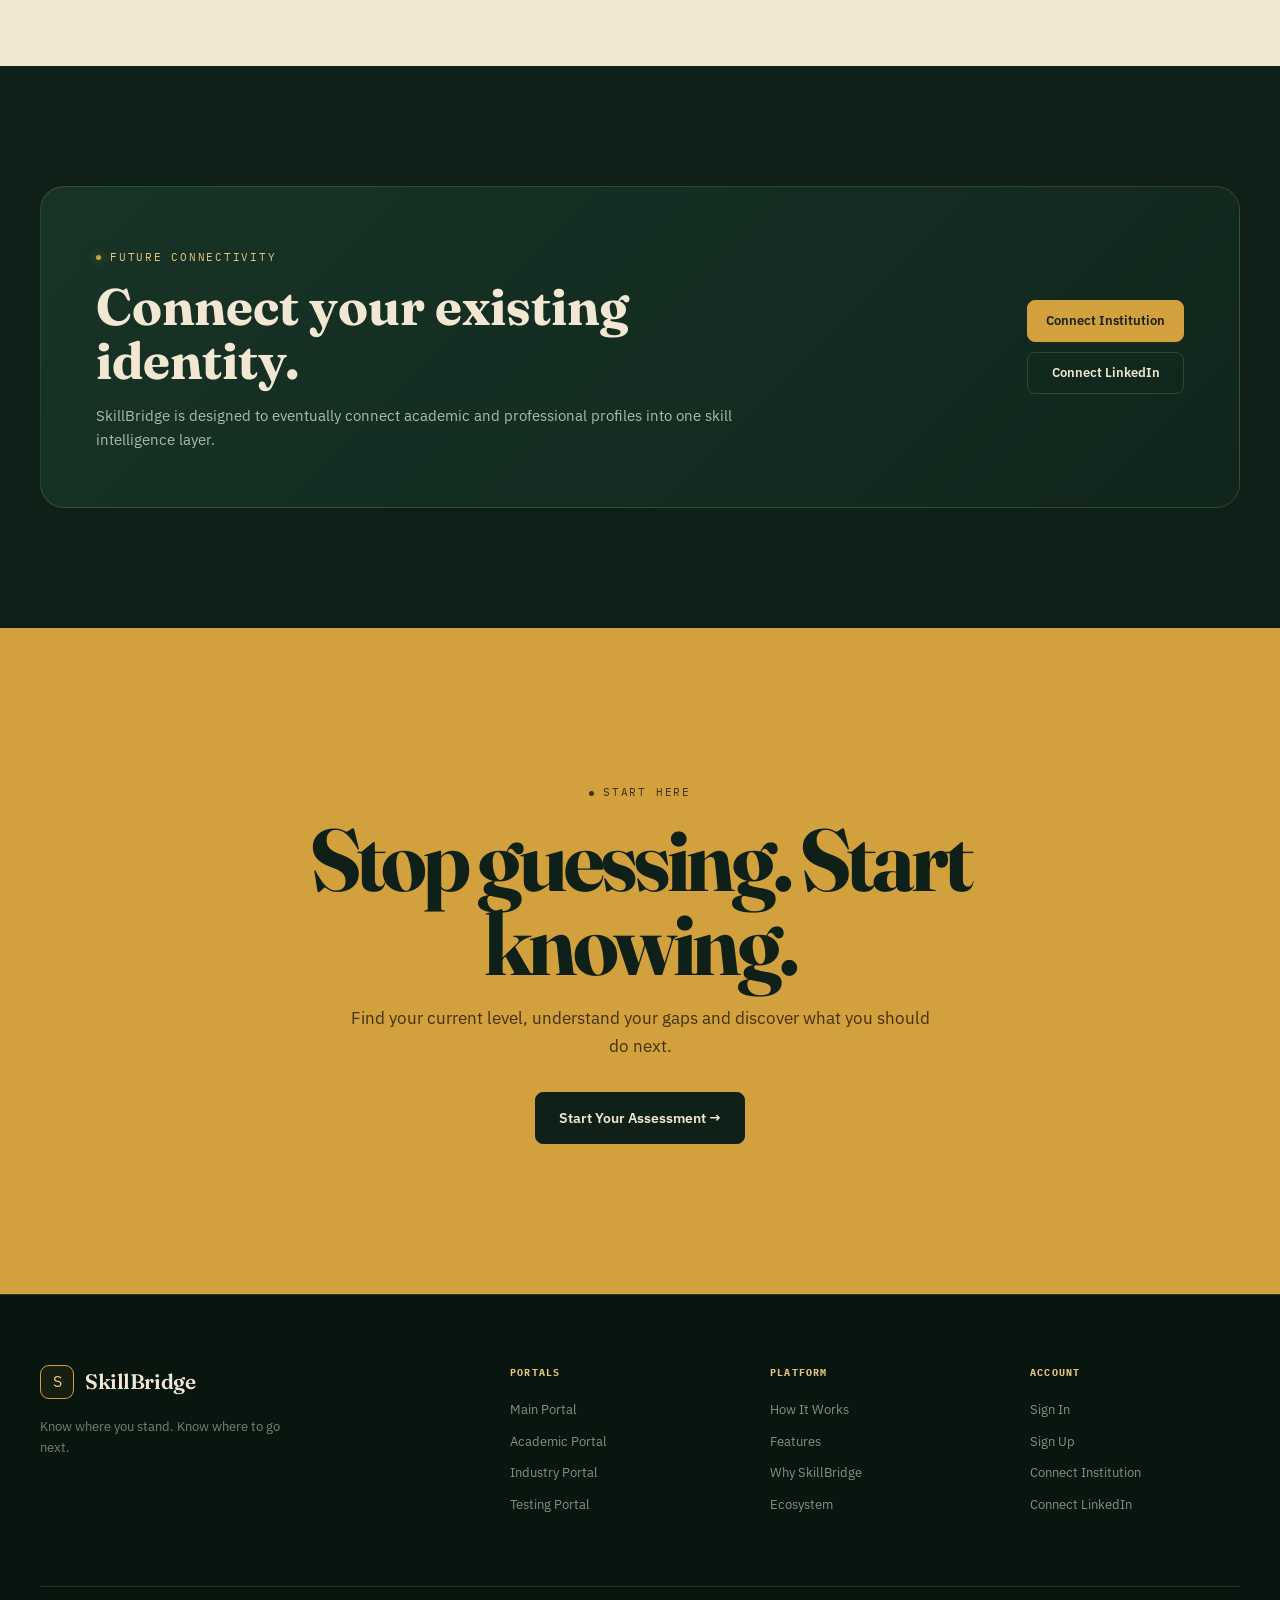
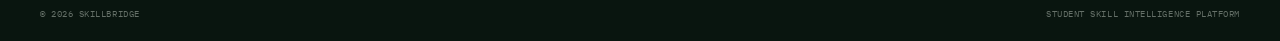
==== commit 77816736: "added resume buttons and edited portals" ====
--- a/index.html
+++ b/index.html
@@ -11,7 +11,8 @@
     <link rel="preconnect" href="https://fonts.googleapis.com">
     <link rel="preconnect" href="https://fonts.gstatic.com" crossorigin>
 
-    <link href="https://fonts.googleapis.com/css2?family=Fraunces:opsz,wght@9..144,500;9..144,600;9..144,700&family=IBM+Plex+Mono:wght@400;500&family=IBM+Plex+Sans:wght@400;500;600;700&display=swap"
+    <link
+        href="https://fonts.googleapis.com/css2?family=Fraunces:opsz,wght@9..144,500;9..144,600;9..144,700&family=IBM+Plex+Mono:wght@400;500&family=IBM+Plex+Sans:wght@400;500;600;700&display=swap"
         rel="stylesheet">
 
     <!-- Main CSS -->
@@ -131,7 +132,8 @@
 
                     <div class="hero-actions">
 
-                        <a href="signin.html" class="btn btn-primary" onclick="if (localStorage.getItem('skillsetuUser')) { window.location.href='profile.html'; return false; }">
+                        <a href="signin.html" class="btn btn-primary"
+                            onclick="if (localStorage.getItem('skillsetuUser')) { window.location.href='profile.html'; return false; }">
                             Start Your Assessment →
                         </a>
 
@@ -224,9 +226,7 @@
 
                                 <div class="skill-bar">
 
-                                    <div
-                                        class="skill-progress"
-                                        style="width:0%">
+                                    <div class="skill-progress" style="width:0%">
                                     </div>
 
                                 </div>
@@ -695,7 +695,7 @@
                 <div class="portal-grid">
 
 
-                    <!-- MAIN PORTAL -->
+                    <!-- Student portal -->
 
                     <a href="index.html" class="portal-card active-portal">
 
@@ -708,12 +708,13 @@
                         </span>
 
                         <h3>
-                            Main Portal
-                        </h3>
-
-                        <p>
-                            Your personal skill profile, assessments,
-                            roadmap and opportunities.
+                            Student Portal
+                        </h3>
+
+                        <p>
+                            Assess your skills, identify industry-relevant skill gaps, and build a personalized career
+                            roadmap.
+                            Discover learning programs, internships and placement opportunities matched to your profile.
                         </p>
 
                         <span class="portal-link">
@@ -737,12 +738,13 @@
                         </span>
 
                         <h3>
-                            Academic Portal
-                        </h3>
-
-                        <p>
-                            Connect student profiles with colleges
-                            and academic institutions.
+                            Institute Portal
+                        </h3>
+
+                        <p>
+                            Monitor student skill development, internship participation and placement readiness.
+                            Use industry skill-demand insights to align training and curriculum with current industry
+                            requirements.
                         </p>
 
                         <span class="portal-link">
@@ -770,8 +772,11 @@
                         </h3>
 
                         <p>
-                            Companies can post skill requirements,
-                            roles and opportunities they are looking for.
+                            Define the skills, qualifications and roles your organization needs and connect with
+                            relevant student talent.
+                            Post internships, jobs, live projects, apprenticeships and industry-led training programs.
+                            Discover candidates based on skill compatibility and support them through mentorship and
+                            recruitment.
                         </p>
 
                         <span class="portal-link">
@@ -795,12 +800,12 @@
                         </span>
 
                         <h3>
-                            Testing Portal
-                        </h3>
-
-                        <p>
-                            Assessment infrastructure for structured
-                            testing and skill evaluation.
+                            Academician Portal
+                        </h3>
+
+                        <p>
+                            Faculty-focused opportunities for industry training, FDPs, research and academic-industry
+                            collaboration.
                         </p>
 
                         <span class="portal-link">
@@ -894,7 +899,8 @@
                         and discover what you should do next.
                     </p>
 
-                    <a href="signin.html" class="btn btn-primary btn-large" onclick="if (localStorage.getItem('skillsetuUser')) { window.location.href='profile.html'; return false; }">
+                    <a href="signin.html" class="btn btn-primary btn-large"
+                        onclick="if (localStorage.getItem('skillsetuUser')) { window.location.href='profile.html'; return false; }">
                         Start Your Assessment →
                     </a>
 
@@ -1226,7 +1232,7 @@
 
                 skills
                     .slice(0, 4)
-                    .forEach(function(item) {
+                    .forEach(function (item) {
 
                         const skillName =
                             item[0];
@@ -1293,7 +1299,7 @@
             const weakestSkills =
                 skills
                     .slice()
-                    .sort(function(a, b) {
+                    .sort(function (a, b) {
 
                         return a[1] - b[1];
 
@@ -1316,7 +1322,7 @@
 
             else {
 
-                weakestSkills.forEach(function(item) {
+                weakestSkills.forEach(function (item) {
 
                     const tag =
                         document.createElement("span");
--- a/style.css
+++ b/style.css
@@ -1,4 +1,3 @@
-
 /* =========================================================
    SKILLBRIDGE
    Main stylesheet
@@ -87,16 +86,12 @@
 body {
     position: relative;
     background:
-        radial-gradient(
-            circle at 75% 15%,
+        radial-gradient(circle at 75% 15%,
             rgba(44, 89, 67, 0.28),
-            transparent 30%
-        ),
-        radial-gradient(
-            circle at 10% 70%,
+            transparent 30%),
+        radial-gradient(circle at 10% 70%,
             rgba(210, 161, 61, 0.06),
-            transparent 25%
-        ),
+            transparent 25%),
         var(--green-dark);
 }
 
@@ -444,11 +439,9 @@
     border-radius: var(--radius-large);
 
     background:
-        linear-gradient(
-            145deg,
+        linear-gradient(145deg,
             rgba(44, 89, 67, 0.4),
-            rgba(18, 42, 32, 0.8)
-        );
+            rgba(18, 42, 32, 0.8));
 
     box-shadow:
         0 30px 80px rgba(0, 0, 0, 0.25);
@@ -501,6 +494,39 @@
     border-radius: 50%;
     background: var(--gold);
     box-shadow: 0 0 16px rgba(210, 161, 61, 0.6);
+}
+
+
+/* Resume Upload Button */
+.resume-upload-btn {
+    display: inline-flex;
+    align-items: center;
+    justify-content: center;
+    gap: 8px;
+
+    padding: 12px 20px;
+    border: 1px solid rgba(210, 161, 61, 0.45);
+    border-radius: 10px;
+
+    background: rgba(210, 161, 61, 0.08);
+    color: #d2a13d;
+
+    font-family: inherit;
+    font-size: 14px;
+    font-weight: 600;
+
+    cursor: pointer;
+    transition: all 0.2s ease;
+}
+
+.resume-upload-btn:hover {
+    background: rgba(210, 161, 61, 0.16);
+    border-color: #d2a13d;
+    transform: translateY(-1px);
+}
+
+.resume-upload-btn:active {
+    transform: translateY(0);
 }
 
 
@@ -953,11 +979,9 @@
     border-radius: var(--radius-large);
 
     background:
-        linear-gradient(
-            135deg,
+        linear-gradient(135deg,
             rgba(44, 89, 67, 0.35),
-            rgba(18, 42, 32, 0.6)
-        );
+            rgba(18, 42, 32, 0.6));
 }
 
 .integration-content {
@@ -1435,7 +1459,7 @@
     outline: none;
 
     transition: border-color 0.2s ease,
-                box-shadow 0.2s ease;
+        box-shadow 0.2s ease;
 }
 
 .question-card textarea::placeholder {
@@ -1979,7 +2003,7 @@
     margin-bottom: 60px;
 }
 
-.opportunity-section > h2 {
+.opportunity-section>h2 {
     font-family: "Fraunces", serif;
     font-size: clamp(32px, 4vw, 48px);
     color: var(--cream);
@@ -2001,7 +2025,7 @@
     border-radius: var(--radius);
 
     transition: transform 0.2s ease,
-                border-color 0.2s ease;
+        border-color 0.2s ease;
 }
 
 .opportunity-card:hover {
